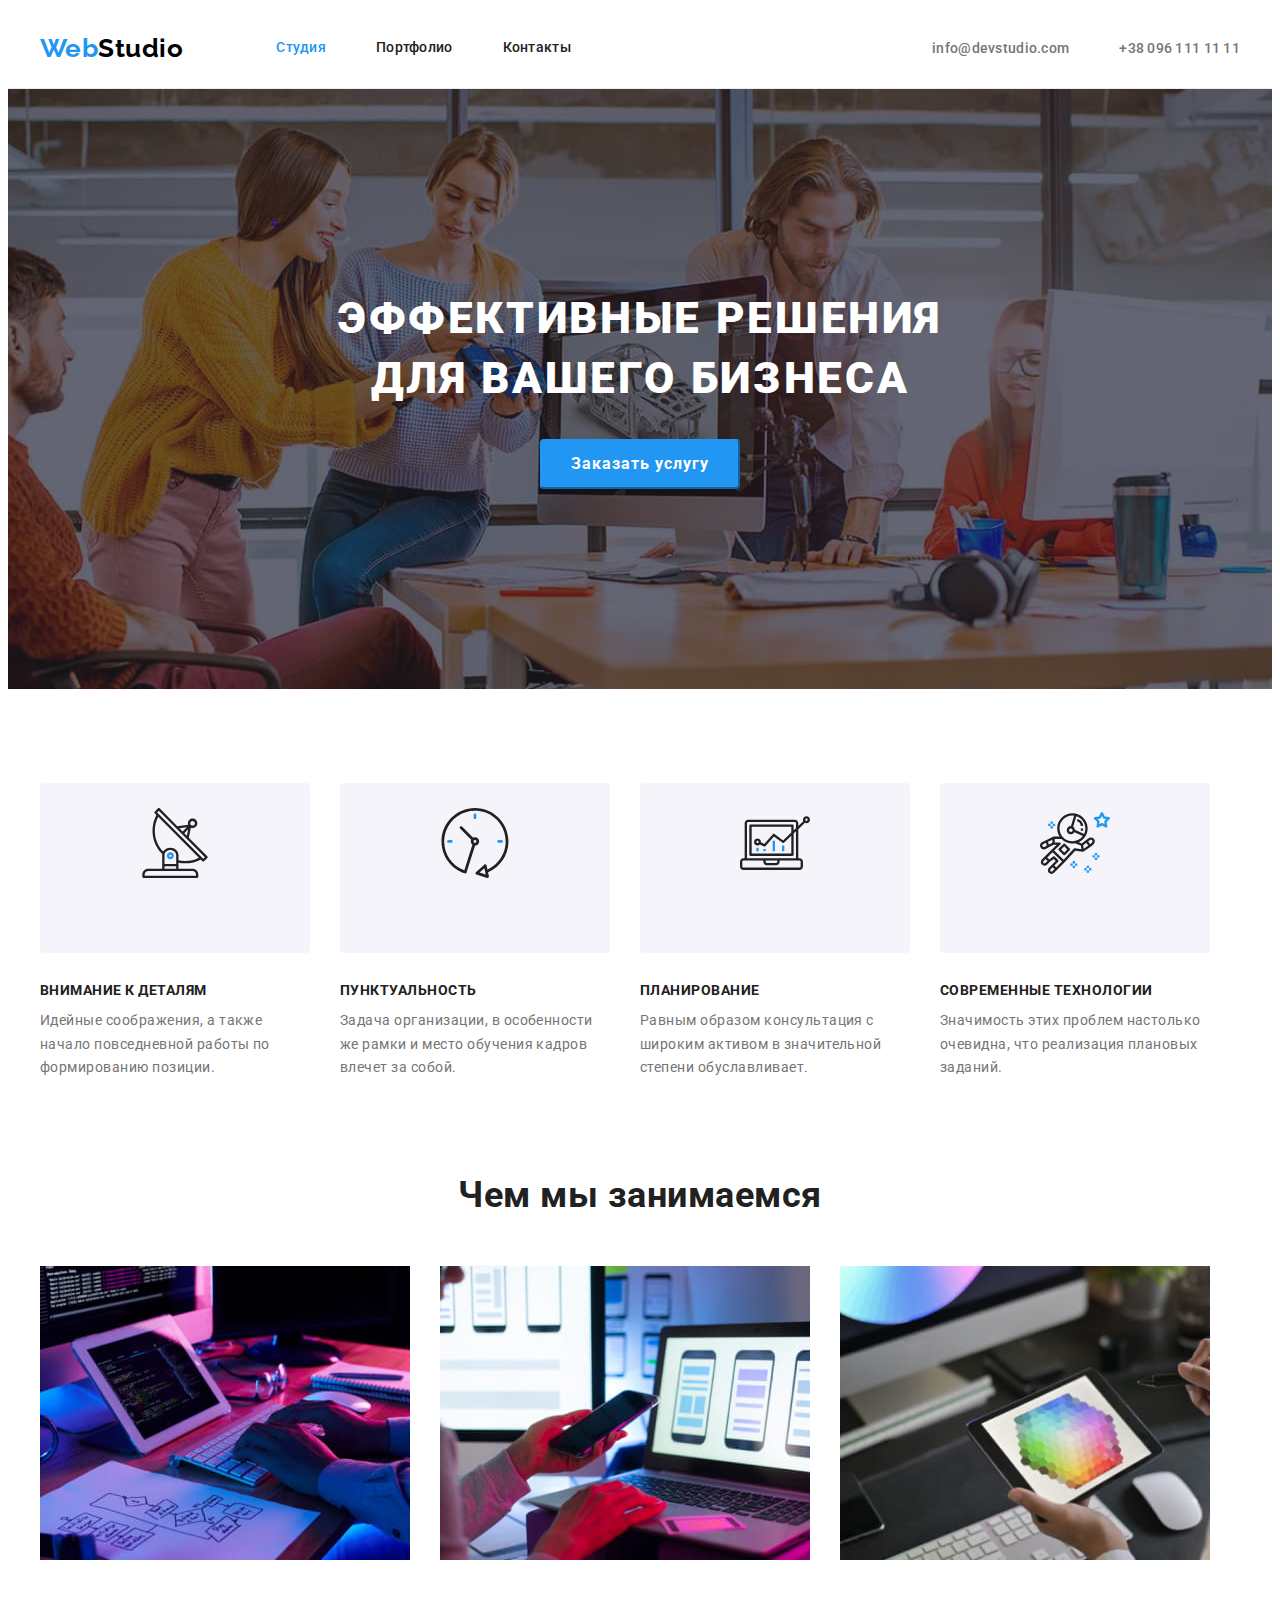
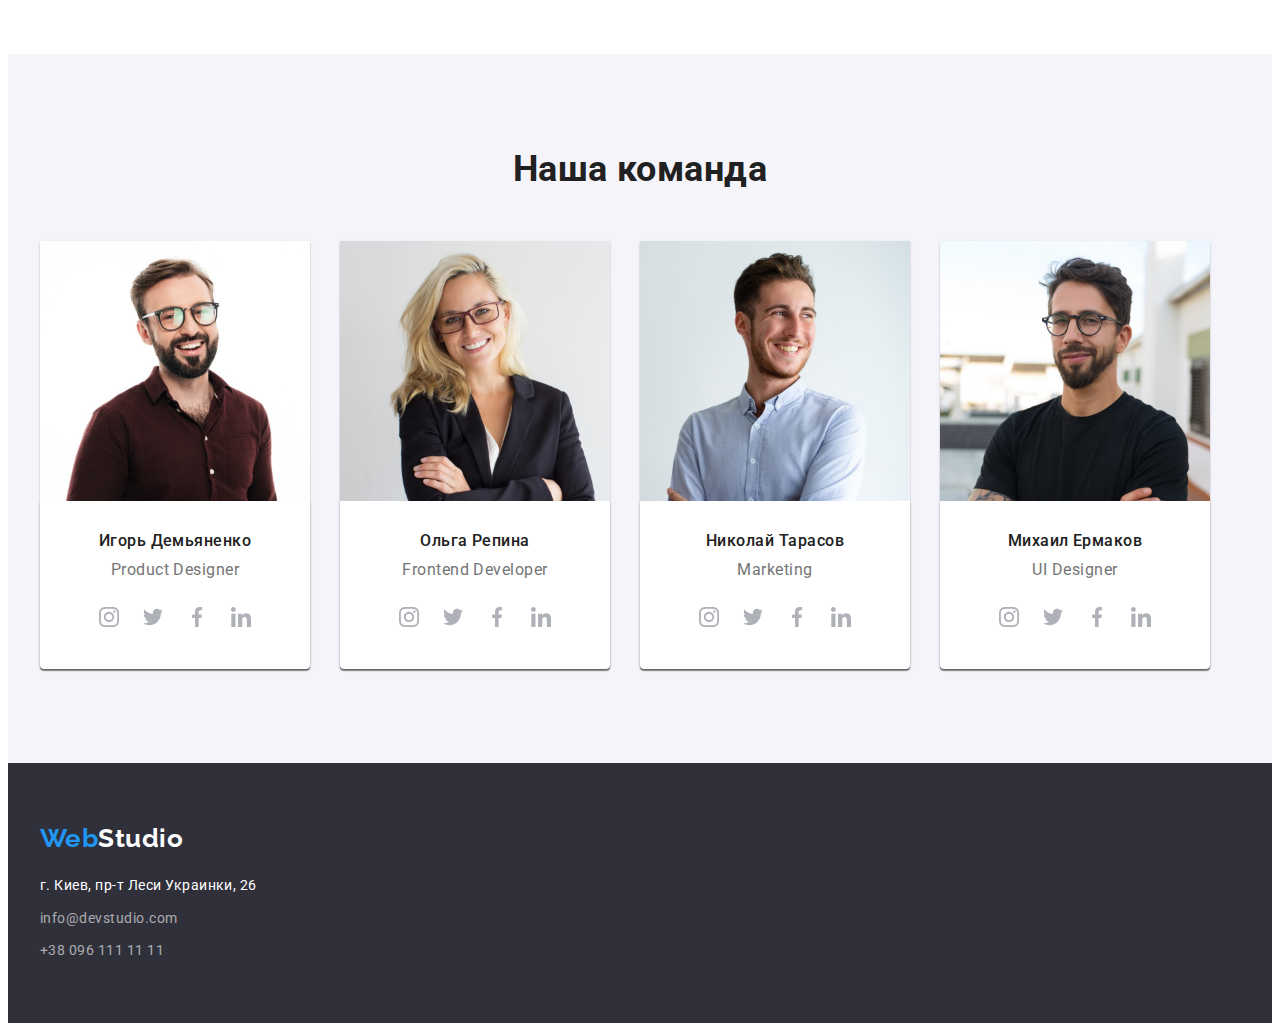
==== index.html @ e3a66273 "Добавляет иконки в основном контейнере" ====
<!DOCTYPE html>
<html lang="ru">
  <head>
    <meta charset="UTF-8" />
    <meta http-equiv="X-UA-Compatible" content="IE=edge" />
    <meta name="viewport" content="width=device-width, initial-scale=1.0" />
    <title>Главная</title>
    <link rel="preconnect" href="https://fonts.googleapis.com" />
    <link rel="preconnect" href="https://fonts.gstatic.com" crossorigin />
    <link
      href="https://fonts.googleapis.com/css2?family=Raleway:wght@700&family=Roboto:wght@400;500;700;900&display=swap"
      rel="stylesheet"
    />
    <link
      rel="stylesheet"
      href="https://cdnjs.cloudflare.com/ajax/libs/modern-normalize/1.1.0/modern-normalize.min.css"
      integrity="sha512-wpPYUAdjBVSE4KJnH1VR1HeZfpl1ub8YT/NKx4PuQ5NmX2tKuGu6U/JRp5y+Y8XG2tV+wKQpNHVUX03MfMFn9Q=="
      crossorigin="anonymous"
      referrerpolicy="no-referrer"
    />
    <link rel="stylesheet" href="./css/styles.css" />
  </head>
  <body>
    <header class="header">
      <div class="container header-container">
        <nav class="header-nav">
          <a class="header-logo logo link" lang="en" href="/">
            Web<span>Studio</span>
          </a>
          <ul class="header-list list">
            <li class="header-item">
              <a class="nav-link link current" href="./index.html">Студия</a>
            </li>
            <li class="header-item">
              <a class="nav-link link" href="./portfolio.html">Портфолио</a>
            </li>
            <li class="header-item">
              <a class="nav-link link" href="">Контакты</a>
            </li>
          </ul>
        </nav>
        <ul class="header-contacts list">
          <li class="header-contacts-item">
            <a class="header-contacts link" href="mailto:info@devstudio.com"
              >info@devstudio.com</a
            >
          </li>
          <li class="header-contacts-item">
            <a class="header-contacts link" href="tel:+380961111111"
              >+38 096 111 11 11</a
            >
          </li>
        </ul>
      </div>
    </header>
    <main>
      <!--Герой-->
      <section class="hero">
        <div class="container">
          <h1 class="hero-title">Эффективные решения для вашего бизнеса</h1>
          <button class="button" type="button">Заказать услугу</button>
        </div>
      </section>
      <!--Наши преимущества-->
      <section class="our-advantage section">
        <div class="container">
          <h2 class="section-title visually-hidden">Наши преимущества</h2>
          <ul class="list advantage-list">
            <li class="advantage-item">
              <div class="advantage-item-container">
                <svg class="advantage-item-icon">
                  <use
                    href="./images/icons.svg#icon-antenna"
                    width="70"
                    height="70"
                  ></use>
                </svg>
              </div>
              <h3 class="advantage">Внимание к деталям</h3>
              <p class="we-the-best">
                Идейные соображения, а также начало повседневной работы по
                формированию позиции.
              </p>
            </li>
            <li class="advantage-item">
              <div class="advantage-item-container">
                <svg class="advantage-item-icon">
                  <use
                    href="./images/icons.svg#icon-clock"
                    width="70"
                    height="70"
                  ></use>
                </svg>
              </div>
              <h3 class="advantage">Пунктуальность</h3>
              <p class="we-the-best">
                Задача организации, в особенности же рамки и место обучения
                кадров влечет за собой.
              </p>
            </li>
            <li class="advantage-item">
              <div class="advantage-item-container">
                <svg class="advantage-item-icon">
                  <use
                    href="./images/icons.svg#icon-diagram"
                    width="70"
                    height="70"
                  ></use>
                </svg>
              </div>
              <h3 class="advantage">Планирование</h3>
              <p class="we-the-best">
                Равным образом консультация с широким активом в значительной
                степени обуславливает.
              </p>
            </li>
            <li class="advantage-item">
              <div class="advantage-item-container">
                <svg class="advantage-item-icon">
                  <use
                    href="./images/icons.svg#icon-astronaut"
                    width="70"
                    height="70"
                  ></use>
                </svg>
              </div>
              <h3 class="advantage">Современные технологии</h3>
              <p class="we-the-best">
                Значимость этих проблем настолько очевидна, что реализация
                плановых заданий.
              </p>
            </li>
          </ul>
        </div>
      </section>
      <!--Чем мы занимаемся-->
      <section class="we-can section">
        <div class="container">
          <h2 class="section-title title-we-can">Чем мы занимаемся</h2>
          <ul class="we-can-list list">
            <li class="we-can-item">
              <img
                src="./images/box1.jpg"
                alt="Разработка проекта"
                width="370"
                height="294"
              />
            </li>
            <li class="we-can-item">
              <img
                src="./images/box2.jpg"
                alt="Внедрение проекта"
                width="370"
                height="294"
              />
            </li>
            <li class="we-can-item">
              <img
                src="./images/box3.jpg"
                alt="Сопровождение проекта"
                width="370"
                height="294"
              />
            </li>
          </ul>
        </div>
      </section>
      <!--Наша команда-->
      <section class="section we">
        <div class="container">
          <h2 class="section-title title-we">Наша команда</h2>
          <ul class="we-list list">
            <li class="we-item">
              <img
                src="./images/foto1.jpg"
                alt="Фото дизайнера"
                width="270"
                height="260"
              />
              <div class="container-card">
                <h3 class="team">Игорь Демьяненко</h3>
                <p class="position">Product Designer</p>
                <ul class="list card-icon-list">
                  <li class="card-icon-item">
                    <a class="card-icon-link" href="/"
                      ><svg class="card-icon-link-logo" width="20" height="20">
                        <use href="./images/icons.svg#icon-instagram"></use>
                      </svg>
                    </a>
                  </li>
                  <li class="card-icon-item">
                    <a class="card-icon-link" href="/"
                      ><svg class="card-icon-link-logo" width="20" height="20">
                        <use href="./images/icons.svg#icon-twitter"></use></svg
                    ></a>
                  </li>
                  <li class="card-icon-item">
                    <a class="card-icon-link" href="/"
                      ><svg class="card-icon-link-logo" width="20" height="20">
                        <use href="./images/icons.svg#icon-facebook"></use></svg
                    ></a>
                  </li>
                  <li class="card-icon-item">
                    <a class="card-icon-link" href="/"
                      ><svg class="card-icon-link-logo" width="20" height="20">
                        <use href="./images/icons.svg#icon-linkedin"></use></svg
                    ></a>
                  </li>
                </ul>
              </div>
            </li>
            <li class="we-item">
              <img
                src="./images/foto2.jpg"
                alt="Фото разработчика"
                width="270"
                height="260"
              />
              <div class="container-card">
                <h3 class="team">Ольга Репина</h3>
                <p class="position">Frontend Developer</p>
                <ul class="list card-icon-list">
                  <li class="card-icon-item">
                    <a class="card-icon-link" href="/"
                      ><svg class="card-icon-link-logo" width="20" height="20">
                        <use href="./images/icons.svg#icon-instagram"></use>
                      </svg>
                    </a>
                  </li>
                  <li class="card-icon-item">
                    <a class="card-icon-link" href="/"
                      ><svg class="card-icon-link-logo" width="20" height="20">
                        <use href="./images/icons.svg#icon-twitter"></use></svg
                    ></a>
                  </li>
                  <li class="card-icon-item">
                    <a class="card-icon-link" href="/"
                      ><svg class="card-icon-link-logo" width="20" height="20">
                        <use href="./images/icons.svg#icon-facebook"></use></svg
                    ></a>
                  </li>
                  <li class="card-icon-item">
                    <a class="card-icon-link" href="/"
                      ><svg class="card-icon-link-logo" width="20" height="20">
                        <use href="./images/icons.svg#icon-linkedin"></use></svg
                    ></a>
                  </li>
                </ul>
              </div>
            </li>
            <li class="we-item">
              <img
                src="./images/foto3.jpg"
                alt="Фото маркетолога"
                width="270"
                height="260"
              />
              <div class="container-card">
                <h3 class="team">Николай Тарасов</h3>
                <p class="position">Marketing</p>
                <ul class="list card-icon-list">
                  <li class="card-icon-item">
                    <a class="card-icon-link" href="/"
                      ><svg class="card-icon-link-logo" width="20" height="20">
                        <use href="./images/icons.svg#icon-instagram"></use>
                      </svg>
                    </a>
                  </li>
                  <li class="card-icon-item">
                    <a class="card-icon-link" href="/"
                      ><svg class="card-icon-link-logo" width="20" height="20">
                        <use href="./images/icons.svg#icon-twitter"></use></svg
                    ></a>
                  </li>
                  <li class="card-icon-item">
                    <a class="card-icon-link" href="/"
                      ><svg class="card-icon-link-logo" width="20" height="20">
                        <use href="./images/icons.svg#icon-facebook"></use></svg
                    ></a>
                  </li>
                  <li class="card-icon-item">
                    <a class="card-icon-link" href="/"
                      ><svg class="card-icon-link-logo" width="20" height="20">
                        <use href="./images/icons.svg#icon-linkedin"></use></svg
                    ></a>
                  </li>
                </ul>
              </div>
            </li>
            <li class="we-item">
              <img
                src="./images/foto4.jpg"
                alt="Фото UI дизайнера"
                width="270"
                height="260"
              />
              <div class="container-card">
                <h3 class="team">Михаил Ермаков</h3>
                <p class="position">UI Designer</p>
                <ul class="list card-icon-list">
                  <li class="card-icon-item">
                    <a class="card-icon-link" href="/"
                      ><svg class="card-icon-link-logo" width="20" height="20">
                        <use href="./images/icons.svg#icon-instagram"></use>
                      </svg>
                    </a>
                  </li>
                  <li class="card-icon-item">
                    <a class="card-icon-link" href="/"
                      ><svg class="card-icon-link-logo" width="20" height="20">
                        <use href="./images/icons.svg#icon-twitter"></use></svg
                    ></a>
                  </li>
                  <li class="card-icon-item">
                    <a class="card-icon-link" href="/"
                      ><svg class="card-icon-link-logo" width="20" height="20">
                        <use href="./images/icons.svg#icon-facebook"></use></svg
                    ></a>
                  </li>
                  <li class="card-icon-item">
                    <a class="card-icon-link" href="/"
                      ><svg class="card-icon-link-logo" width="20" height="20">
                        <use href="./images/icons.svg#icon-linkedin"></use></svg
                    ></a>
                  </li>
                </ul>
              </div>
            </li>
          </ul>
        </div>
      </section>
    </main>

    <footer class="footer">
      <div class="container">
        <a class="footer-logo logo link" lang="en" href="/">
          Web<span>Studio</span></a
        >
        <address>
          <ul class="list">
            <li class="footer-item">
              <a
                class="footer-link-address link"
                href="https://goo.gl/maps/N7Pswf6fHGkFFc3q9"
                target="_blank"
                rel="noreferrer nofollow noopener"
                >г. Киев, пр-т Леси Украинки, 26</a
              >
            </li>
            <li class="footer-item">
              <a class="footer-link link" href="mailto:info@devstudio.com"
                >info@devstudio.com</a
              >
            </li>
            <li class="footer-item">
              <a class="footer-link link" href="tel:+380961111111"
                >+38 096 111 11 11</a
              >
            </li>
          </ul>
        </address>
      </div>
    </footer>
  </body>
</html>
---- css/styles.css ----
:root {
  --first-logo-color: #2196f3;
  --last-logo-color: #000000;
  --primery-text-color: #757575;
  --link-text-color: #212121;
  --secondary-text-color: #ffffff;
  --accent-color: #2196f3;
  --hero-footer-dg-color: #2f303a;
  --section-dg-color: #f5f4fa;
  --card-set-gap: 30px;
}

body {
  font-family: "Roboto", sans-serif;
  font-weight: 400;
  letter-spacing: 0.03em;
  color: var(--primery-text-color);
  background-color: #ffffff;
}

p,
h1,
h2,
h3,
h4,
h5,
h5 {
  margin: 0;
}

ul {
  margin: 0;
  padding: 0;
}

button {
  cursor: pointer;
}
img {
  display: block;
}

.list {
  list-style: none;
}

.link {
  text-decoration: none;
}

.visually-hidden {
  position: absolute;
  width: 1px;
  height: 1px;
  margin: -1px;
  border: 0;
  padding: 0;

  white-space: nowrap;
  clip-path: inset(100%);
  clip: rect(0 0 0 0);
  overflow: hidden;
}

.container {
  width: 1200px;
  padding-left: 15px;
  padding-right: 15px;
  margin-left: auto;
  margin-right: auto;
}

/*--------styles header----------*/

.header {
  border-bottom: 1px solid #ececec;
}
.header-container {
  display: flex;
  align-items: center;
}

.logo {
  font-family: "Raleway", sans-serif;
  font-weight: 700;
  font-size: 26px;
  line-height: 1.19;
  color: var(--first-logo-color);
}
.header-logo > span {
  color: #000000;
}
.header-logo {
  margin-right: 93px;
}
.header-nav {
  display: flex;
  align-items: center;
}
.header-item:not(:last-child) {
  margin-right: 50px;
}
.header-list {
  display: flex;
}
.header-item .link {
  font-weight: 500;
  font-size: 14px;
  line-height: 1.14;
  letter-spacing: 0.02em;
  color: var(--link-text-color);
}
.header-item .link:hover,
.header-item .link:focus {
  color: var(--accent-color);
}
.header-item .link.current {
  color: var(--accent-color);
}
.nav-link {
  display: block;
  padding-top: 32px;
  padding-bottom: 32px;
}
.header-contacts.list {
  display: flex;
  margin-left: auto;
}
.header-contacts-item:not(:last-child) {
  margin-right: 50px;
}
.header-contacts.link {
  font-weight: 500;
  font-size: 14px;
  line-height: 1.14;
  letter-spacing: 0.02em;
  color: var(--primery-text-color);
}
.header-contacts.link:hover,
.header-contacts.link:focus {
  color: var(--accent-color);
}

/*--------styles hero--------*/
.hero {
  background-color: var(--hero-footer-dg-color);
  padding-top: 200px;
  padding-bottom: 200px;
  text-align: center;
  background-image: linear-gradient(
      rgba(47, 48, 58, 0.4),
      rgba(47, 48, 58, 0.4)
    ),
    url(../images/fon.jpg);
  background-repeat: no-repeat;
  background-position: center;
  background-size: cover;
  max-width: 1600px;
}

.hero-title {
  font-weight: 900;
  font-size: 44px;
  line-height: 1.36;
  letter-spacing: 0.06em;
  text-transform: uppercase;
  color: var(--secondary-text-color);
  max-width: 696px;
  margin: 0 auto 30px auto;
}
.button {
  font-family: inherit;
  font-weight: 700;
  font-size: 16px;
  line-height: 1.87;

  align-items: center;
  letter-spacing: 0.06em;
  color: var(--secondary-text-color);
  background-color: var(--accent-color);
  border-color: var(--accent-color);
  box-shadow: 0px 4px 4px rgba(0, 0, 0, 0.15);
  border-radius: 4px;
  min-width: 200px;
  min-height: 50px;
  display: block;
  margin: 0 auto;
}
.button:hover,
.button:focus {
  background: #188ce8;
}

/*-------styles main-----*/
.our-advantage {
  padding-top: 94px;
  padding-bottom: 94px;
}
.advantage-list {
  display: flex;
  flex-wrap: wrap;
}
.advantage-list .advantage-item {
  display: block;
  width: 270px;
  margin-right: 30px;
}
.advantage-list .advantage-item:nth-child(4) {
  margin-right: 0;
}
.advantage-item-container {
  background-color: #f5f4fa;
  border-radius: 4px;
  height: 120px;
  padding: 25px 100px;
  margin-bottom: 30px;
  justify-content: center;
  align-items: center;
}
.advantage-item-icon {
  fill: currentColor;
  display: block;
}
.section-title {
  font-weight: 700;
  font-size: 36px;
  line-height: 1.17;
  text-align: center;
  color: var(--link-text-color);
}
.advantage {
  font-weight: 700;
  font-size: 14px;
  line-height: 1.14;
  text-transform: uppercase;
  color: var(--link-text-color);
  margin-bottom: 10px;
}
.we-the-best {
  font-size: 14px;
  line-height: 1.71;
}
.we-can {
  padding-bottom: 94px;
}
.title-we-can {
  margin-bottom: 50px;
}
.we-can-list {
  display: flex;
  flex-wrap: wrap;
}
.we-can-list .we-can-item:not(:last-child) {
  display: block;
  width: 370px;
  margin-right: 30px;
}
.we-can-list .we-can-item:last-child {
  display: block;
}

.section.we {
  background-color: var(--section-dg-color);
  padding-top: 94px;
  padding-bottom: 94px;
}
.title-we {
  margin-bottom: 50px;
}
.we-list {
  display: flex;
  flex-wrap: wrap;
}

.we-item {
  background: #ffffff;
  box-shadow: 0px 1px 3px rgba(0, 0, 0, 0.12), 0px 1px 1px rgba(0, 0, 0, 0.14),
    0px 2px 1px rgba(0, 0, 0, 0.2);
  border-radius: 0px 0px 4px 4px;
}

.we-list .we-item:not(:last-child) {
  width: 270px;
  margin-right: 30px;
}

.container-card {
  padding: 30px 20px 30px 20px;
  box-shadow: 0px 1px 3px rgb(0 0 0 / 12%), 0px 1px 1px rgb(0 0 0 / 14%),
    0px 2px 1px rgb(0 0 0 / 20%);
  border-radius: 0px 0px 4px 4px;
  text-align: center;
}

.team {
  font-weight: 500;
  font-size: 16px;
  line-height: 1.19;
  color: var(--link-text-color);
  margin-bottom: 10px;
}

.position {
  font-size: 16px;
  line-height: 1.19;
  margin-bottom: 16px;
}
.card-icon-list {
  display: flex;
  justify-content: center;
}

.card-icon-link {
  width: 44px;
  height: 44px;
  background-color: var(--secondary-text-color);
  border-radius: 50%;
  display: flex;
  justify-content: center;
  align-items: center;
  color: #afb1b8;
}
.card-icon-link-logo {
  fill: currentColor;
}
.card-icon-link:hover,
.card-icon-link:focus {
  background-color: var(--accent-color);
  color: var(--secondary-text-color);
}

/*.card-icon-link.card-icon-link-logo:hover,
.card-icon-link.card-icon-link-logo:focus {
  fill: var(--secondary-text-color);
}*/

/*---------portfolio-section------------*/
.portfolio {
  padding-top: 94px;
  padding-bottom: 94px;
}
.filter-list {
  display: flex;
  flex-wrap: wrap;
  margin-bottom: 50px;
  justify-content: center;
}

.button-portfolio {
  font-family: inherit;
  font-weight: 500;
  font-size: 16px;
  line-height: 1.62;
  text-align: center;
  color: var(--link-text-color);
  background-color: #f5f4fa;
  border-radius: 4px;
  border: 0;
  display: block;
  padding: 6px 22px;
  min-height: 38px;
}
.filter-list .filter-item:not(:last-child) {
  margin-right: 8px;
}
.filter-list .button-portfolio:hover,
.filter-list .button-portfolio:focus {
  color: var(--secondary-text-color);
  background-color: var(--accent-color);
}
.filter-list .button-portfolio.all {
  color: var(--secondary-text-color);
  background-color: var(--accent-color);
}
.card-img {
  display: block;
  width: 100%;
}
.card-list {
  display: flex;
  flex-wrap: wrap;
  margin-left: calc(-1 * var(--card-set-gap));
  margin-top: calc(-1 * var(--card-set-gap));
  list-style: none;
}
.card-list > .card-item {
  flex-basis: calc((100% - 90px) / 3);
  margin-left: var(--card-set-gap);
  margin-top: var(--card-set-gap);
}

.card-container {
  padding: 20px 24px 20px 24px;
  border: 1px solid #eeeeee;
  box-sizing: border-box;
  border-top: 0;
}
.portfolio-title {
  font-weight: 700;
  font-size: 18px;
  line-height: 2;
  letter-spacing: 0.06em;
  color: var(--link-text-color);
  margin-bottom: 4px;
}
.portfolio-signatures {
  font-size: 16px;
  line-height: 1.87;
  color: var(--primery-text-color);
}

/*------footer------*/
.footer {
  background-color: var(--hero-footer-dg-color);
  padding-top: 60px;
  padding-bottom: 60px;
}
.footer-logo > span {
  color: var(--secondary-text-color);
}
.footer-logo {
  display: block;
  margin-bottom: 20px;
}

.footer-item:not(:last-child) {
  margin-bottom: 9px;
}

.footer-link {
  font-style: normal;
  font-size: 14px;
  line-height: 1.71;
  color: rgba(255, 255, 255, 0.6);
}
.footer-link:hover,
.footer-link:focus {
  color: var(--secondary-text-color);
}
.footer-link-address {
  font-style: normal;
  font-size: 14px;
  line-height: 1.71;
  color: var(--secondary-text-color);
}
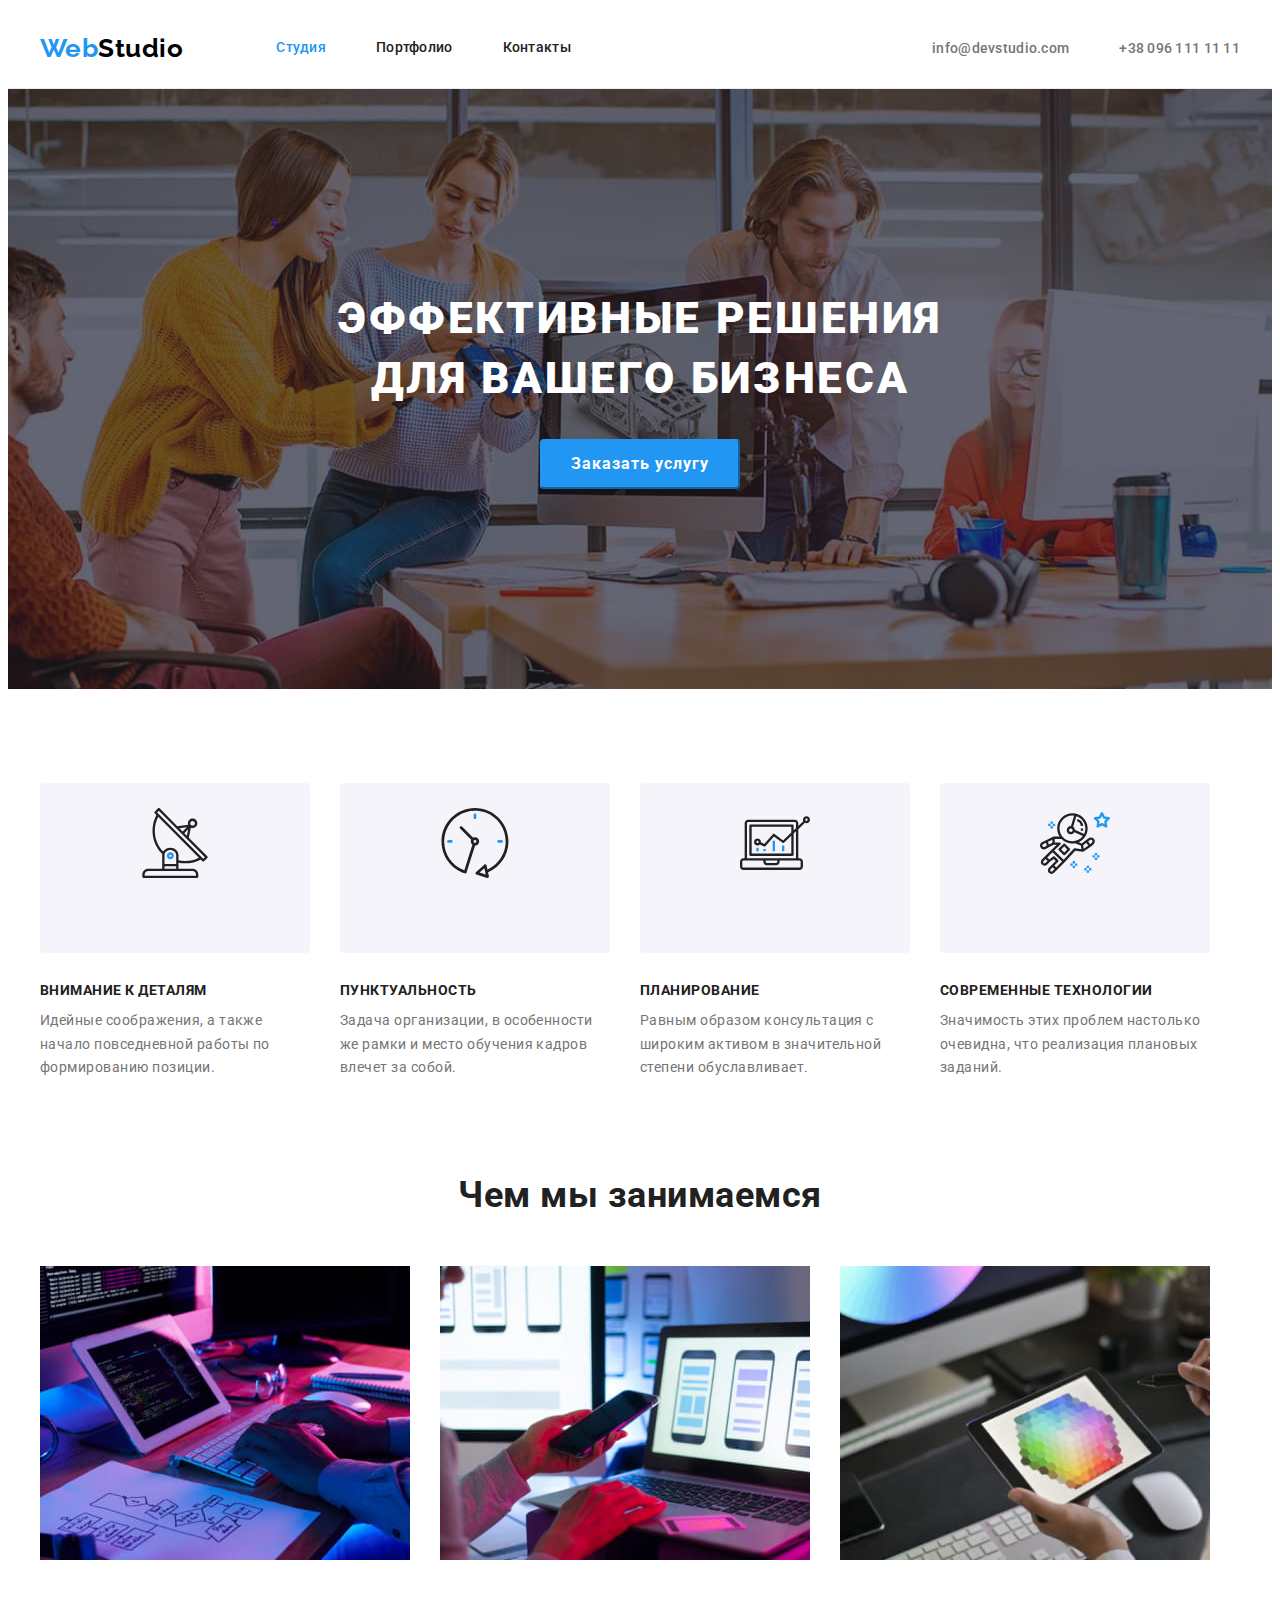
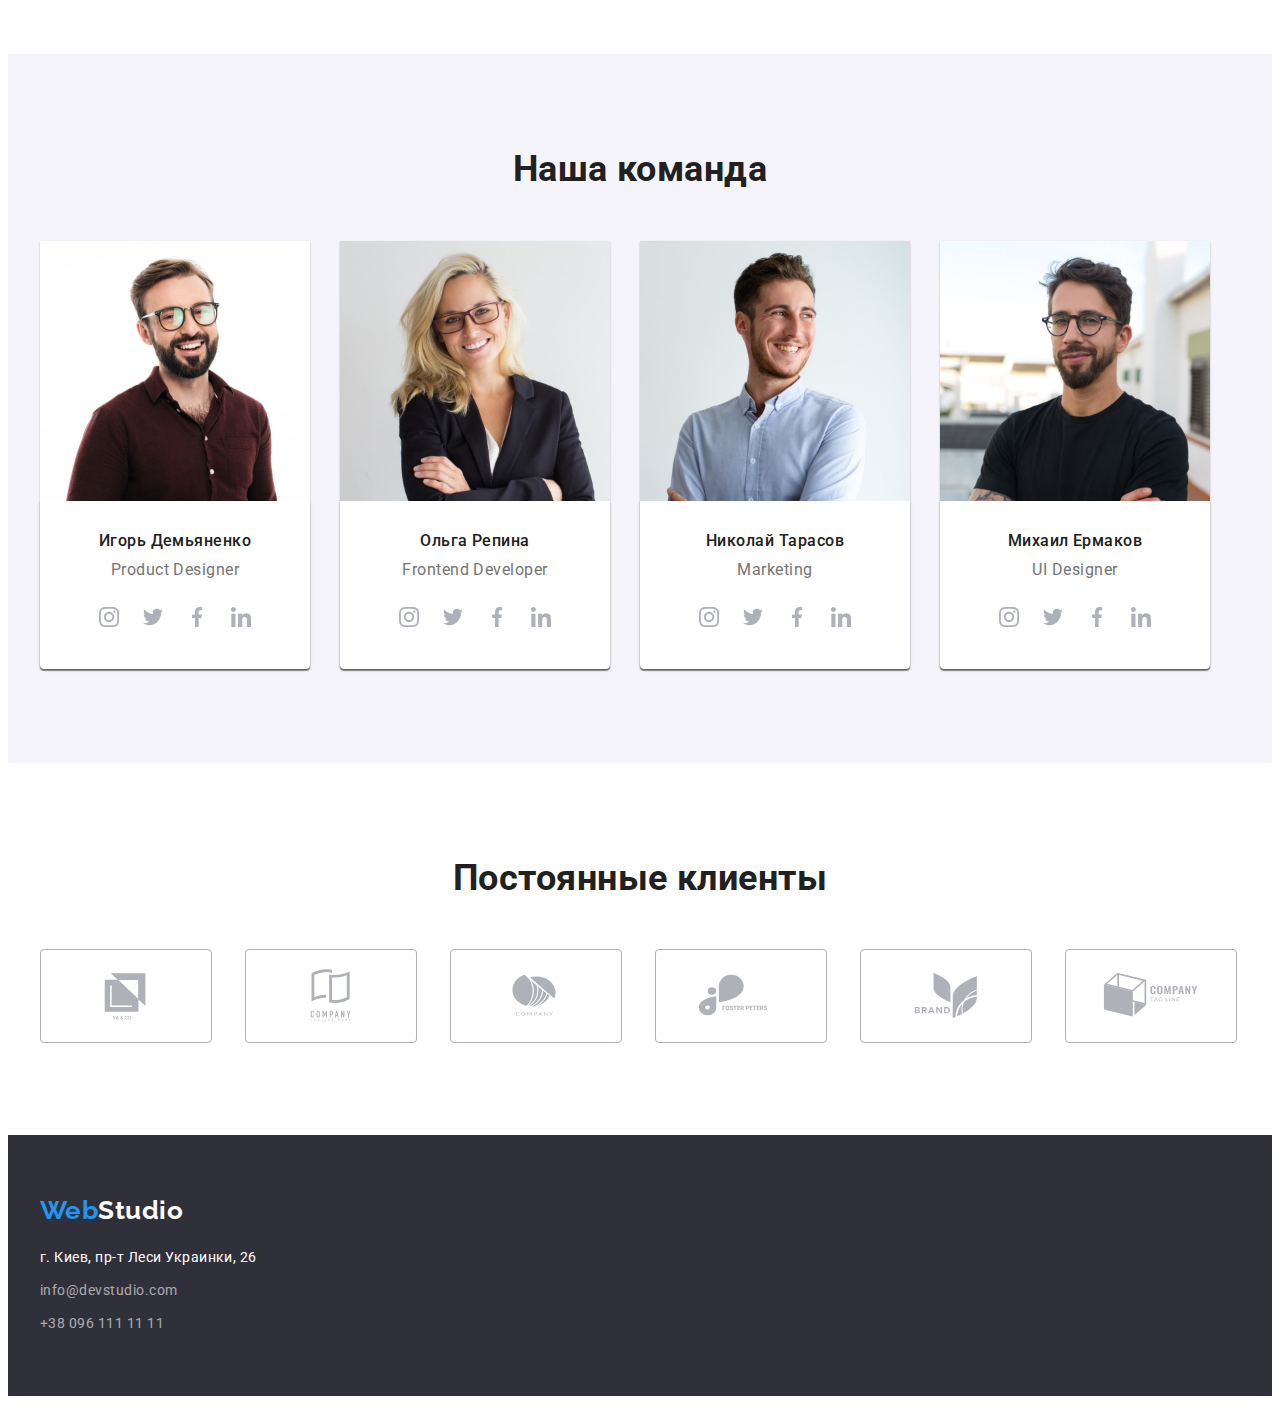
==== commit edf05fe5: "завершает добавление иконок в основной части" ====
--- a/index.html
+++ b/index.html
@@ -182,26 +182,26 @@
                 <p class="position">Product Designer</p>
                 <ul class="list card-icon-list">
                   <li class="card-icon-item">
-                    <a class="card-icon-link" href="/"
+                    <a class="card-icon-link link" href="/"
                       ><svg class="card-icon-link-logo" width="20" height="20">
                         <use href="./images/icons.svg#icon-instagram"></use>
                       </svg>
                     </a>
                   </li>
                   <li class="card-icon-item">
-                    <a class="card-icon-link" href="/"
+                    <a class="card-icon-link link" href="/"
                       ><svg class="card-icon-link-logo" width="20" height="20">
                         <use href="./images/icons.svg#icon-twitter"></use></svg
                     ></a>
                   </li>
                   <li class="card-icon-item">
-                    <a class="card-icon-link" href="/"
+                    <a class="card-icon-link link" href="/"
                       ><svg class="card-icon-link-logo" width="20" height="20">
                         <use href="./images/icons.svg#icon-facebook"></use></svg
                     ></a>
                   </li>
                   <li class="card-icon-item">
-                    <a class="card-icon-link" href="/"
+                    <a class="card-icon-link link" href="/"
                       ><svg class="card-icon-link-logo" width="20" height="20">
                         <use href="./images/icons.svg#icon-linkedin"></use></svg
                     ></a>
@@ -221,26 +221,26 @@
                 <p class="position">Frontend Developer</p>
                 <ul class="list card-icon-list">
                   <li class="card-icon-item">
-                    <a class="card-icon-link" href="/"
+                    <a class="card-icon-link link" href="/"
                       ><svg class="card-icon-link-logo" width="20" height="20">
                         <use href="./images/icons.svg#icon-instagram"></use>
                       </svg>
                     </a>
                   </li>
                   <li class="card-icon-item">
-                    <a class="card-icon-link" href="/"
+                    <a class="card-icon-link link" href="/"
                       ><svg class="card-icon-link-logo" width="20" height="20">
                         <use href="./images/icons.svg#icon-twitter"></use></svg
                     ></a>
                   </li>
                   <li class="card-icon-item">
-                    <a class="card-icon-link" href="/"
+                    <a class="card-icon-link link" href="/"
                       ><svg class="card-icon-link-logo" width="20" height="20">
                         <use href="./images/icons.svg#icon-facebook"></use></svg
                     ></a>
                   </li>
                   <li class="card-icon-item">
-                    <a class="card-icon-link" href="/"
+                    <a class="card-icon-link link" href="/"
                       ><svg class="card-icon-link-logo" width="20" height="20">
                         <use href="./images/icons.svg#icon-linkedin"></use></svg
                     ></a>
@@ -260,26 +260,26 @@
                 <p class="position">Marketing</p>
                 <ul class="list card-icon-list">
                   <li class="card-icon-item">
-                    <a class="card-icon-link" href="/"
+                    <a class="card-icon-link link" href="/"
                       ><svg class="card-icon-link-logo" width="20" height="20">
                         <use href="./images/icons.svg#icon-instagram"></use>
                       </svg>
                     </a>
                   </li>
                   <li class="card-icon-item">
-                    <a class="card-icon-link" href="/"
+                    <a class="card-icon-link link" href="/"
                       ><svg class="card-icon-link-logo" width="20" height="20">
                         <use href="./images/icons.svg#icon-twitter"></use></svg
                     ></a>
                   </li>
                   <li class="card-icon-item">
-                    <a class="card-icon-link" href="/"
+                    <a class="card-icon-link link" href="/"
                       ><svg class="card-icon-link-logo" width="20" height="20">
                         <use href="./images/icons.svg#icon-facebook"></use></svg
                     ></a>
                   </li>
                   <li class="card-icon-item">
-                    <a class="card-icon-link" href="/"
+                    <a class="card-icon-link link" href="/"
                       ><svg class="card-icon-link-logo" width="20" height="20">
                         <use href="./images/icons.svg#icon-linkedin"></use></svg
                     ></a>
@@ -299,32 +299,76 @@
                 <p class="position">UI Designer</p>
                 <ul class="list card-icon-list">
                   <li class="card-icon-item">
-                    <a class="card-icon-link" href="/"
+                    <a class="card-icon-link link" href="/"
                       ><svg class="card-icon-link-logo" width="20" height="20">
                         <use href="./images/icons.svg#icon-instagram"></use>
                       </svg>
                     </a>
                   </li>
                   <li class="card-icon-item">
-                    <a class="card-icon-link" href="/"
+                    <a class="card-icon-link link" href="/"
                       ><svg class="card-icon-link-logo" width="20" height="20">
                         <use href="./images/icons.svg#icon-twitter"></use></svg
                     ></a>
                   </li>
                   <li class="card-icon-item">
-                    <a class="card-icon-link" href="/"
+                    <a class="card-icon-link link" href="/"
                       ><svg class="card-icon-link-logo" width="20" height="20">
                         <use href="./images/icons.svg#icon-facebook"></use></svg
                     ></a>
                   </li>
                   <li class="card-icon-item">
-                    <a class="card-icon-link" href="/"
+                    <a class="card-icon-link link" href="/"
                       ><svg class="card-icon-link-logo" width="20" height="20">
                         <use href="./images/icons.svg#icon-linkedin"></use></svg
                     ></a>
                   </li>
                 </ul>
               </div>
+            </li>
+          </ul>
+        </div>
+      </section>
+      <!--Постоянные клиенты-->
+      <section class="clients">
+        <div class="container">
+          <h2 class="section-title">Постоянные клиенты</h2>
+          <ul class="clients-list list">
+            <li class="clients-item">
+              <a class="clients-link link" href=""
+                ><svg class="clients-link-logo" width="106" height="60">
+                  <use href="./images/icons.svg#icon-logo1"></use></svg
+              ></a>
+            </li>
+            <li class="clients-item">
+              <a class="clients-link link" href=""
+                ><svg class="clients-link-logo" width="106" height="60">
+                  <use href="./images/icons.svg#icon-logo2"></use></svg
+              ></a>
+            </li>
+            <li class="clients-item">
+              <a class="clients-link link" href=""
+                ><svg class="clients-link-logo" width="106" height="60">
+                  <use href="./images/icons.svg#icon-logo3"></use></svg
+              ></a>
+            </li>
+            <li class="clients-item">
+              <a class="clients-link link" href=""
+                ><svg class="clients-link-logo" width="106" height="60">
+                  <use href="./images/icons.svg#icon-logo4"></use></svg
+              ></a>
+            </li>
+            <li class="clients-item">
+              <a class="clients-link link" href=""
+                ><svg class="clients-link-logo" width="106" height="60">
+                  <use href="./images/icons.svg#icon-logo5"></use></svg
+              ></a>
+            </li>
+            <li class="clients-item">
+              <a class="clients-link link" href=""
+                ><svg class="clients-link-logo" width="106" height="60">
+                  <use href="./images/icons.svg#icon-logo6"></use></svg
+              ></a>
             </li>
           </ul>
         </div>
@@ -333,32 +377,35 @@
 
     <footer class="footer">
       <div class="container">
-        <a class="footer-logo logo link" lang="en" href="/">
-          Web<span>Studio</span></a
-        >
-        <address>
-          <ul class="list">
-            <li class="footer-item">
-              <a
-                class="footer-link-address link"
-                href="https://goo.gl/maps/N7Pswf6fHGkFFc3q9"
-                target="_blank"
-                rel="noreferrer nofollow noopener"
-                >г. Киев, пр-т Леси Украинки, 26</a
-              >
-            </li>
-            <li class="footer-item">
-              <a class="footer-link link" href="mailto:info@devstudio.com"
-                >info@devstudio.com</a
-              >
-            </li>
-            <li class="footer-item">
-              <a class="footer-link link" href="tel:+380961111111"
-                >+38 096 111 11 11</a
-              >
-            </li>
-          </ul>
-        </address>
+        <div class="container-footer-address">
+          <a class="footer-logo logo link" lang="en" href="/">
+            Web<span>Studio</span></a
+          >
+          <address>
+            <ul class="list">
+              <li class="footer-item">
+                <a
+                  class="footer-link-address link"
+                  href="https://goo.gl/maps/N7Pswf6fHGkFFc3q9"
+                  target="_blank"
+                  rel="noreferrer nofollow noopener"
+                  >г. Киев, пр-т Леси Украинки, 26</a
+                >
+              </li>
+              <li class="footer-item">
+                <a class="footer-link link" href="mailto:info@devstudio.com"
+                  >info@devstudio.com</a
+                >
+              </li>
+              <li class="footer-item">
+                <a class="footer-link link" href="tel:+380961111111"
+                  >+38 096 111 11 11</a
+                >
+              </li>
+            </ul>
+          </address>
+        </div>
+        <div class="container-footer-social"></div>
       </div>
     </footer>
   </body>
--- a/css/styles.css
+++ b/css/styles.css
@@ -328,11 +328,41 @@
   background-color: var(--accent-color);
   color: var(--secondary-text-color);
 }
-
-/*.card-icon-link.card-icon-link-logo:hover,
-.card-icon-link.card-icon-link-logo:focus {
-  fill: var(--secondary-text-color);
-}*/
+.clients {
+  padding-top: 94px;
+  padding-bottom: 94px;
+}
+.clients-list {
+  display: flex;
+  flex-wrap: wrap;
+  margin-left: -30px;
+  margin-top: 50px;
+}
+.clients-item {
+  flex-basis: calc((100% - 180px) / 6);
+  margin-left: 30px;
+  width: 170px;
+  height: 92px;
+}
+.clients-link {
+  background-color: var(--secondary-text-color);
+  width: 170px;
+  height: 92px;
+  border: 1px solid #afb1b8;
+  border-radius: 4px;
+  display: flex;
+  justify-content: center;
+  align-items: center;
+  color: #afb1b8;
+}
+.clients-link-logo {
+  fill: currentColor;
+}
+.clients-link:hover,
+.clients-link:focus {
+  color: var(--accent-color);
+  border: 1px solid var(--accent-color);
+}
 
 /*---------portfolio-section------------*/
 .portfolio {
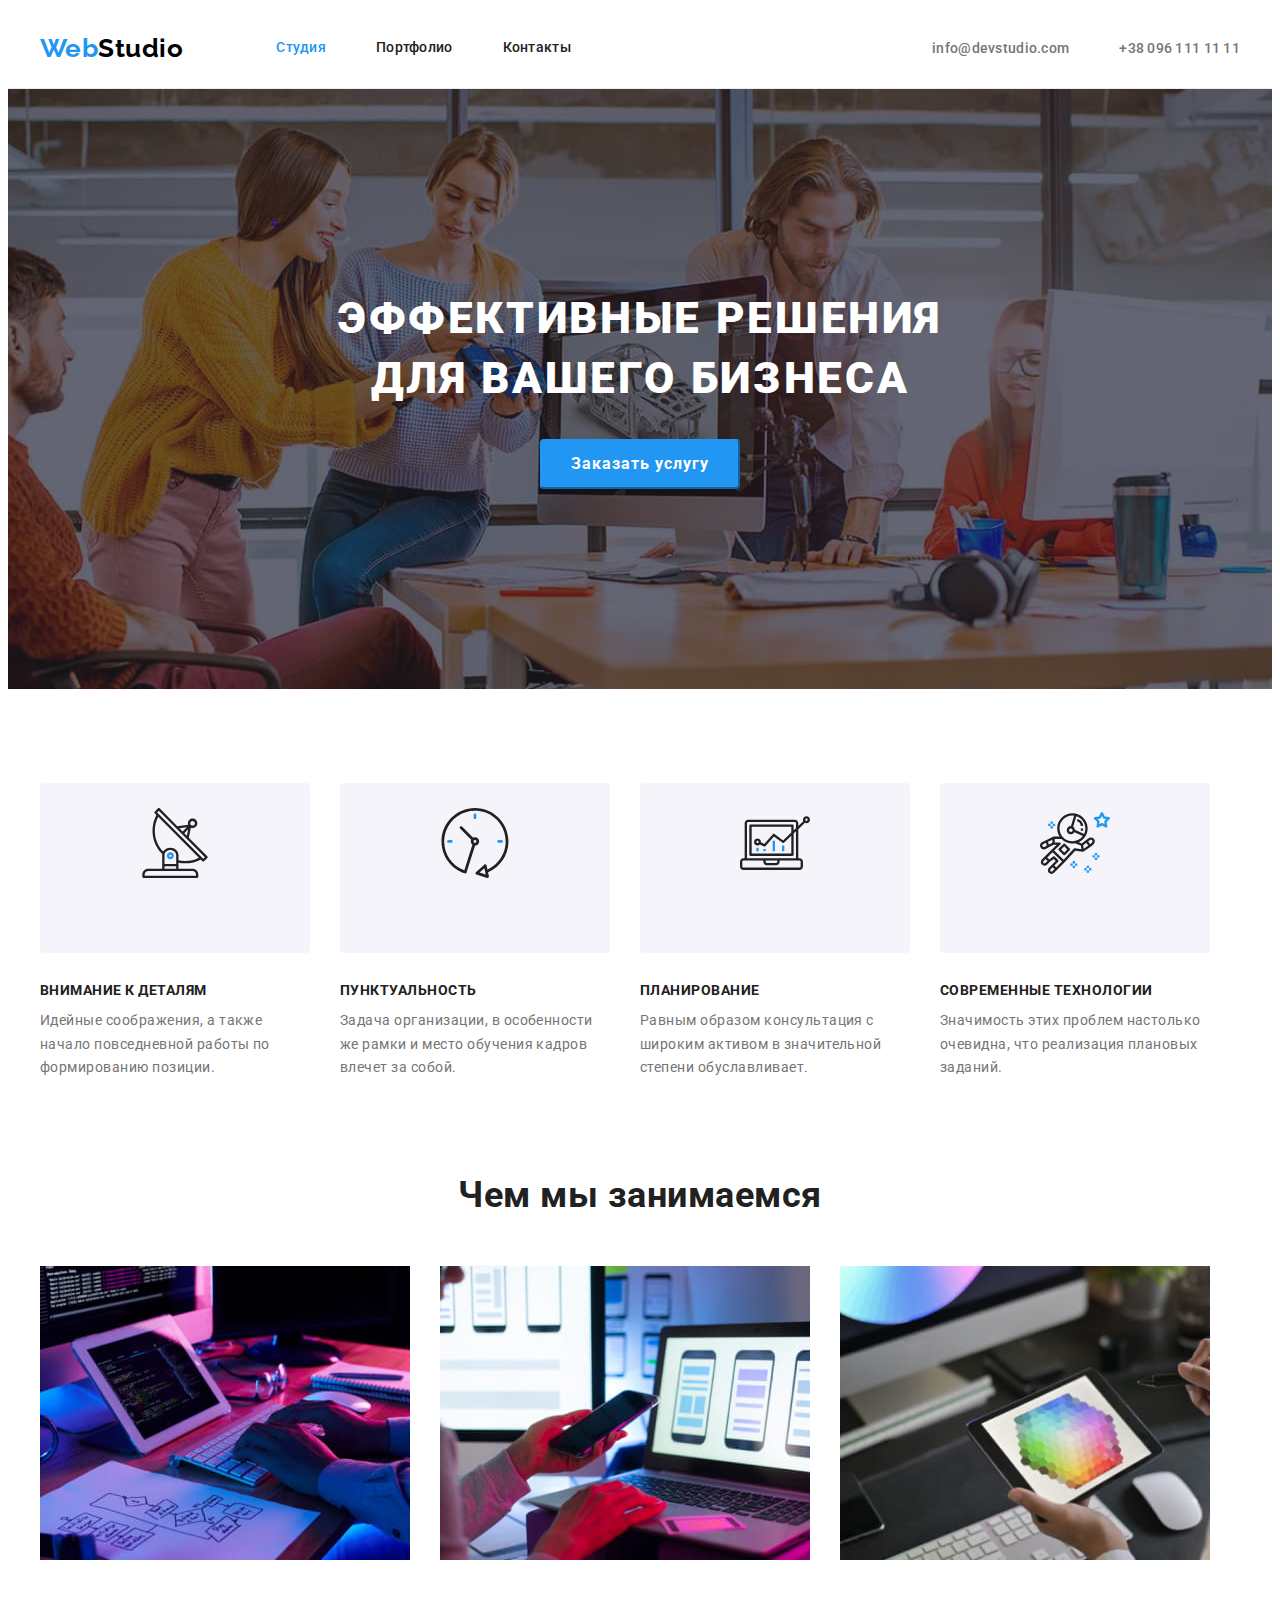
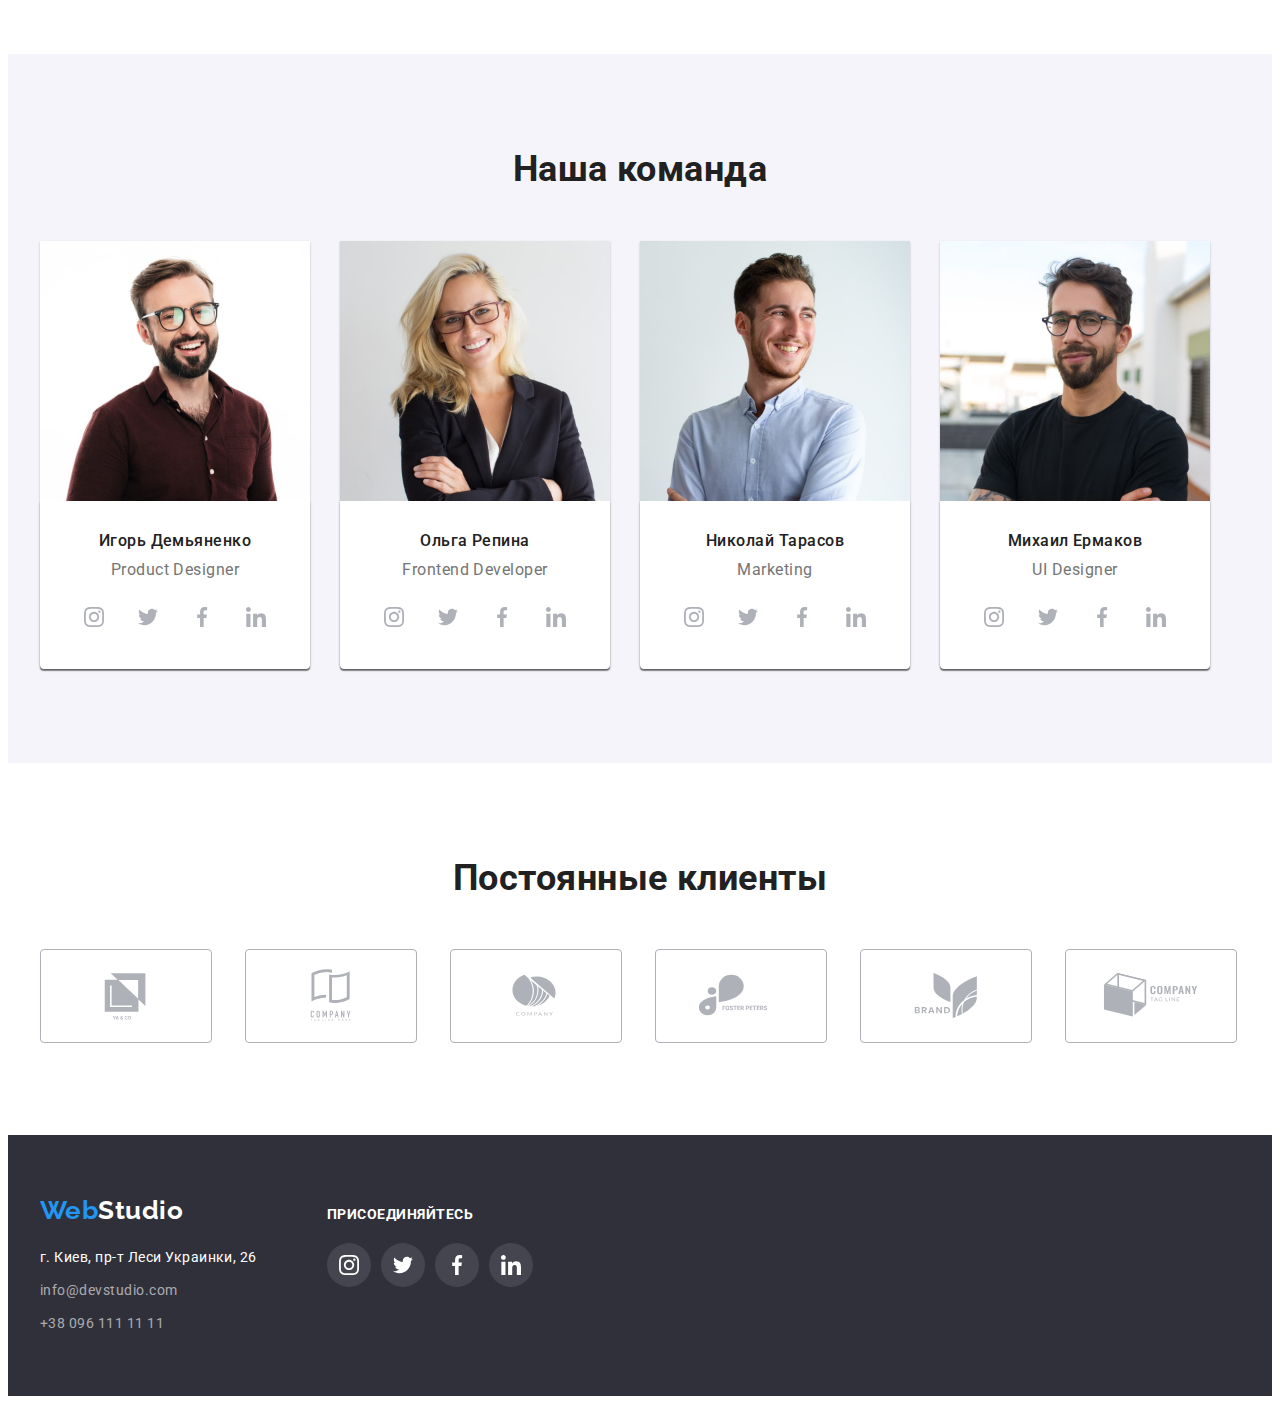
==== commit 5ff470b0: "добавляет соцсети в футер" ====
--- a/index.html
+++ b/index.html
@@ -182,26 +182,26 @@
                 <p class="position">Product Designer</p>
                 <ul class="list card-icon-list">
                   <li class="card-icon-item">
-                    <a class="card-icon-link link" href="/"
+                    <a class="card-icon-link link" href=""
                       ><svg class="card-icon-link-logo" width="20" height="20">
                         <use href="./images/icons.svg#icon-instagram"></use>
                       </svg>
                     </a>
                   </li>
                   <li class="card-icon-item">
-                    <a class="card-icon-link link" href="/"
+                    <a class="card-icon-link link" href=""
                       ><svg class="card-icon-link-logo" width="20" height="20">
                         <use href="./images/icons.svg#icon-twitter"></use></svg
                     ></a>
                   </li>
                   <li class="card-icon-item">
-                    <a class="card-icon-link link" href="/"
+                    <a class="card-icon-link link" href=""
                       ><svg class="card-icon-link-logo" width="20" height="20">
                         <use href="./images/icons.svg#icon-facebook"></use></svg
                     ></a>
                   </li>
                   <li class="card-icon-item">
-                    <a class="card-icon-link link" href="/"
+                    <a class="card-icon-link link" href=""
                       ><svg class="card-icon-link-logo" width="20" height="20">
                         <use href="./images/icons.svg#icon-linkedin"></use></svg
                     ></a>
@@ -221,26 +221,26 @@
                 <p class="position">Frontend Developer</p>
                 <ul class="list card-icon-list">
                   <li class="card-icon-item">
-                    <a class="card-icon-link link" href="/"
+                    <a class="card-icon-link link" href=""
                       ><svg class="card-icon-link-logo" width="20" height="20">
                         <use href="./images/icons.svg#icon-instagram"></use>
                       </svg>
                     </a>
                   </li>
                   <li class="card-icon-item">
-                    <a class="card-icon-link link" href="/"
+                    <a class="card-icon-link link" href=""
                       ><svg class="card-icon-link-logo" width="20" height="20">
                         <use href="./images/icons.svg#icon-twitter"></use></svg
                     ></a>
                   </li>
                   <li class="card-icon-item">
-                    <a class="card-icon-link link" href="/"
+                    <a class="card-icon-link link" href=""
                       ><svg class="card-icon-link-logo" width="20" height="20">
                         <use href="./images/icons.svg#icon-facebook"></use></svg
                     ></a>
                   </li>
                   <li class="card-icon-item">
-                    <a class="card-icon-link link" href="/"
+                    <a class="card-icon-link link" href=""
                       ><svg class="card-icon-link-logo" width="20" height="20">
                         <use href="./images/icons.svg#icon-linkedin"></use></svg
                     ></a>
@@ -260,26 +260,26 @@
                 <p class="position">Marketing</p>
                 <ul class="list card-icon-list">
                   <li class="card-icon-item">
-                    <a class="card-icon-link link" href="/"
+                    <a class="card-icon-link link" href=""
                       ><svg class="card-icon-link-logo" width="20" height="20">
                         <use href="./images/icons.svg#icon-instagram"></use>
                       </svg>
                     </a>
                   </li>
                   <li class="card-icon-item">
-                    <a class="card-icon-link link" href="/"
+                    <a class="card-icon-link link" href=""
                       ><svg class="card-icon-link-logo" width="20" height="20">
                         <use href="./images/icons.svg#icon-twitter"></use></svg
                     ></a>
                   </li>
                   <li class="card-icon-item">
-                    <a class="card-icon-link link" href="/"
+                    <a class="card-icon-link link" href=""
                       ><svg class="card-icon-link-logo" width="20" height="20">
                         <use href="./images/icons.svg#icon-facebook"></use></svg
                     ></a>
                   </li>
                   <li class="card-icon-item">
-                    <a class="card-icon-link link" href="/"
+                    <a class="card-icon-link link" href=""
                       ><svg class="card-icon-link-logo" width="20" height="20">
                         <use href="./images/icons.svg#icon-linkedin"></use></svg
                     ></a>
@@ -299,26 +299,26 @@
                 <p class="position">UI Designer</p>
                 <ul class="list card-icon-list">
                   <li class="card-icon-item">
-                    <a class="card-icon-link link" href="/"
+                    <a class="card-icon-link link" href=""
                       ><svg class="card-icon-link-logo" width="20" height="20">
                         <use href="./images/icons.svg#icon-instagram"></use>
                       </svg>
                     </a>
                   </li>
                   <li class="card-icon-item">
-                    <a class="card-icon-link link" href="/"
+                    <a class="card-icon-link link" href=""
                       ><svg class="card-icon-link-logo" width="20" height="20">
                         <use href="./images/icons.svg#icon-twitter"></use></svg
                     ></a>
                   </li>
                   <li class="card-icon-item">
-                    <a class="card-icon-link link" href="/"
+                    <a class="card-icon-link link" href=""
                       ><svg class="card-icon-link-logo" width="20" height="20">
                         <use href="./images/icons.svg#icon-facebook"></use></svg
                     ></a>
                   </li>
                   <li class="card-icon-item">
-                    <a class="card-icon-link link" href="/"
+                    <a class="card-icon-link link" href=""
                       ><svg class="card-icon-link-logo" width="20" height="20">
                         <use href="./images/icons.svg#icon-linkedin"></use></svg
                     ></a>
@@ -376,7 +376,7 @@
     </main>
 
     <footer class="footer">
-      <div class="container">
+      <div class="container footer-container">
         <div class="container-footer-address">
           <a class="footer-logo logo link" lang="en" href="/">
             Web<span>Studio</span></a
@@ -405,7 +405,36 @@
             </ul>
           </address>
         </div>
-        <div class="container-footer-social"></div>
+        <div class="container-footer-social">
+          <h3 class="footer-social-title">присоединяйтесь</h3>
+          <ul class="footer-social-list list">
+            <li class="footer-social-item">
+              <a class="footer-icon-link link" href="/"
+                ><svg class="footer-icon-link-logo" width="20" height="20">
+                  <use href="./images/icons.svg#icon-instagram"></use>
+                </svg>
+              </a>
+            </li>
+            <li class="footer-social-item">
+              <a class="footer-icon-link link" href="/"
+                ><svg class="footer-icon-link-logo" width="20" height="20">
+                  <use href="./images/icons.svg#icon-twitter"></use></svg
+              ></a>
+            </li>
+            <li class="footer-social-item">
+              <a class="footer-icon-link link" href="/"
+                ><svg class="footer-icon-link-logo" width="20" height="20">
+                  <use href="./images/icons.svg#icon-facebook"></use></svg
+              ></a>
+            </li>
+            <li class="footer-social-item">
+              <a class="footer-icon-link link" href="/"
+                ><svg class="footer-icon-link-logo" width="20" height="20">
+                  <use href="./images/icons.svg#icon-linkedin"></use></svg
+              ></a>
+            </li>
+          </ul>
+        </div>
       </div>
     </footer>
   </body>
--- a/css/styles.css
+++ b/css/styles.css
@@ -259,6 +259,8 @@
   display: block;
 }
 
+/*---------card-commands------------*/
+
 .section.we {
   background-color: var(--section-dg-color);
   padding-top: 94px;
@@ -309,6 +311,9 @@
   display: flex;
   justify-content: center;
 }
+.card-icon-item + .card-icon-item {
+  margin-left: 10px;
+}
 
 .card-icon-link {
   width: 44px;
@@ -328,6 +333,7 @@
   background-color: var(--accent-color);
   color: var(--secondary-text-color);
 }
+/*---------clients------------*/
 .clients {
   padding-top: 94px;
   padding-bottom: 94px;
@@ -445,6 +451,10 @@
   padding-top: 60px;
   padding-bottom: 60px;
 }
+.footer-container {
+  display: flex;
+  align-items: baseline;
+}
 .footer-logo > span {
   color: var(--secondary-text-color);
 }
@@ -473,3 +483,42 @@
   line-height: 1.71;
   color: var(--secondary-text-color);
 }
+.container-footer-social {
+  width: 206px;
+  margin-left: 70px;
+}
+
+.footer-social-title {
+  font-weight: 700;
+  font-size: 14px;
+  line-height: 1.14;
+  text-transform: uppercase;
+  color: var(--secondary-text-color);
+  margin-bottom: 20px;
+}
+.footer-social-list {
+  display: flex;
+  justify-content: center;
+}
+.footer-social-item + .footer-social-item {
+  margin-left: 10px;
+}
+
+.footer-icon-link {
+  width: 44px;
+  height: 44px;
+  background-color: rgba(255, 255, 255, 0.1);
+  border-radius: 50%;
+  display: flex;
+  justify-content: center;
+  align-items: center;
+}
+
+.footer-icon-link-logo {
+  fill: var(--secondary-text-color);
+}
+
+.footer-icon-link:hover,
+.footer-icon-link:focus {
+  background-color: var(--accent-color);
+}
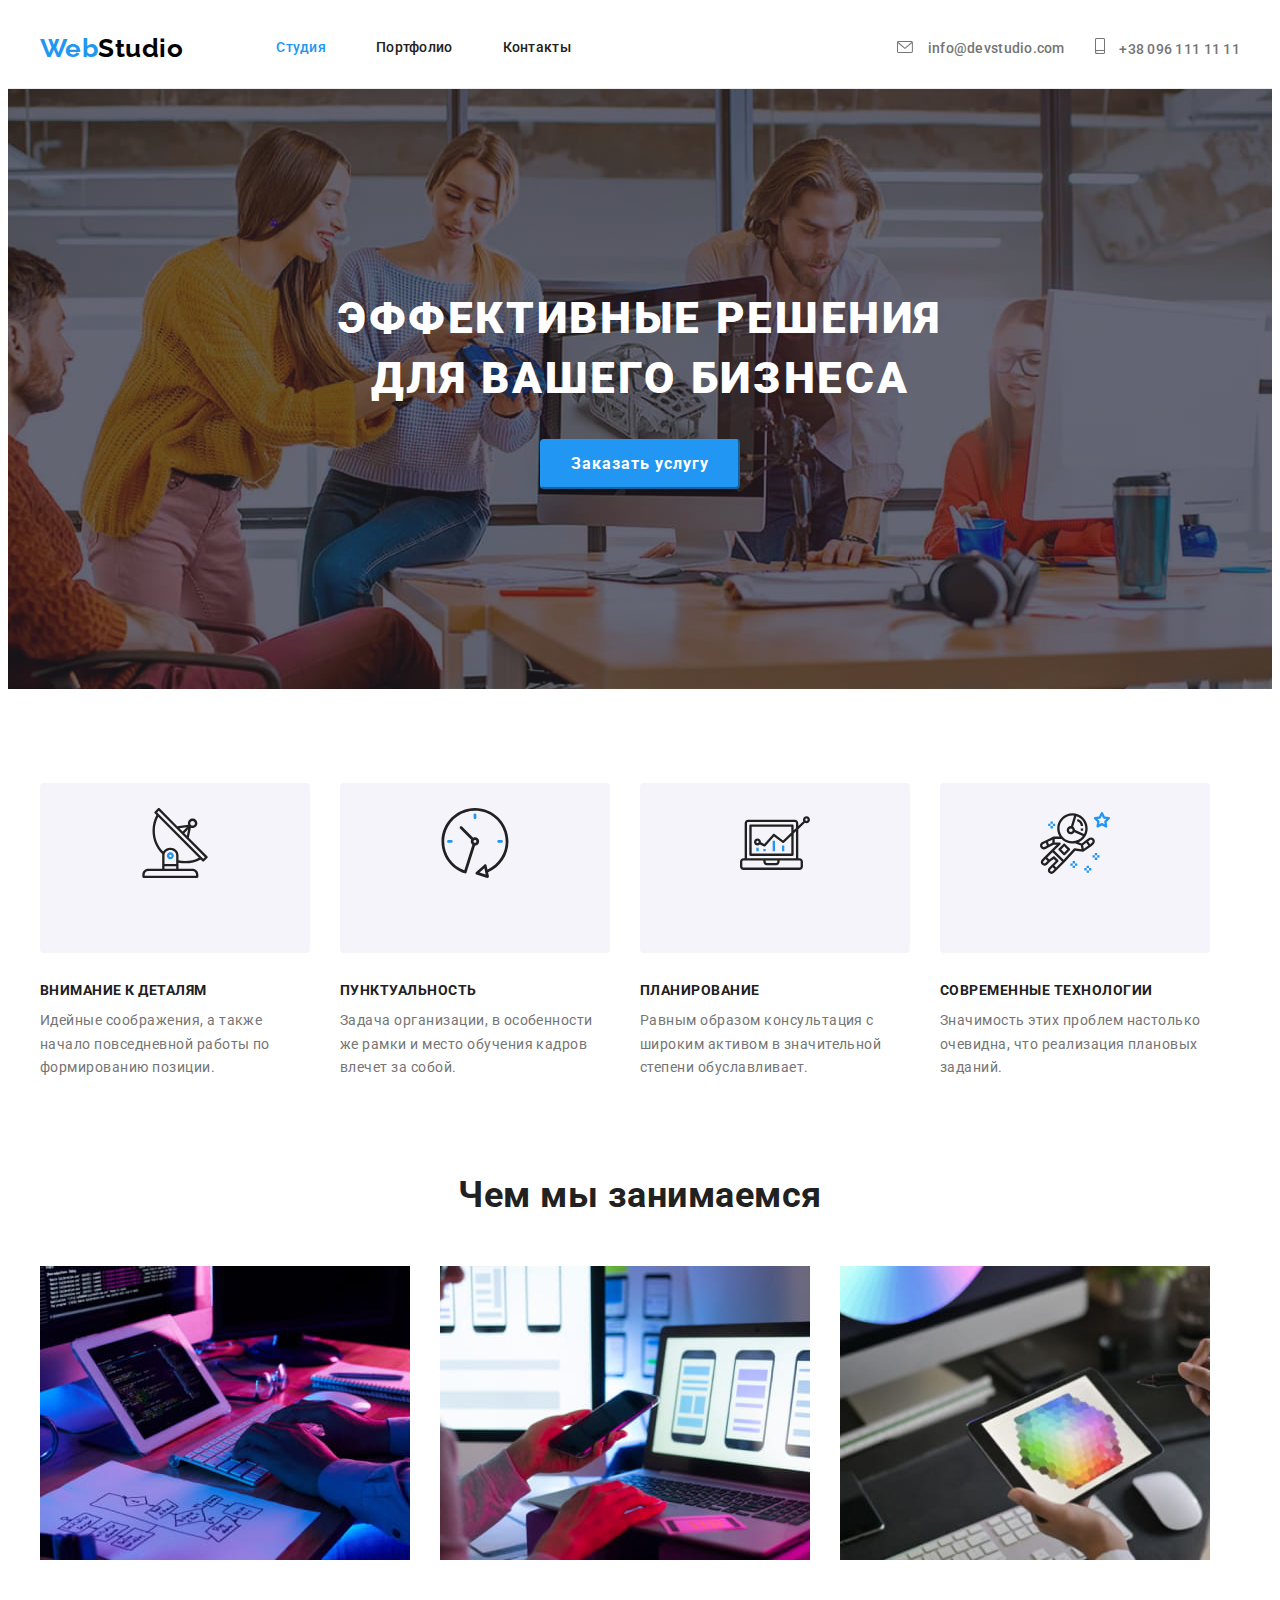
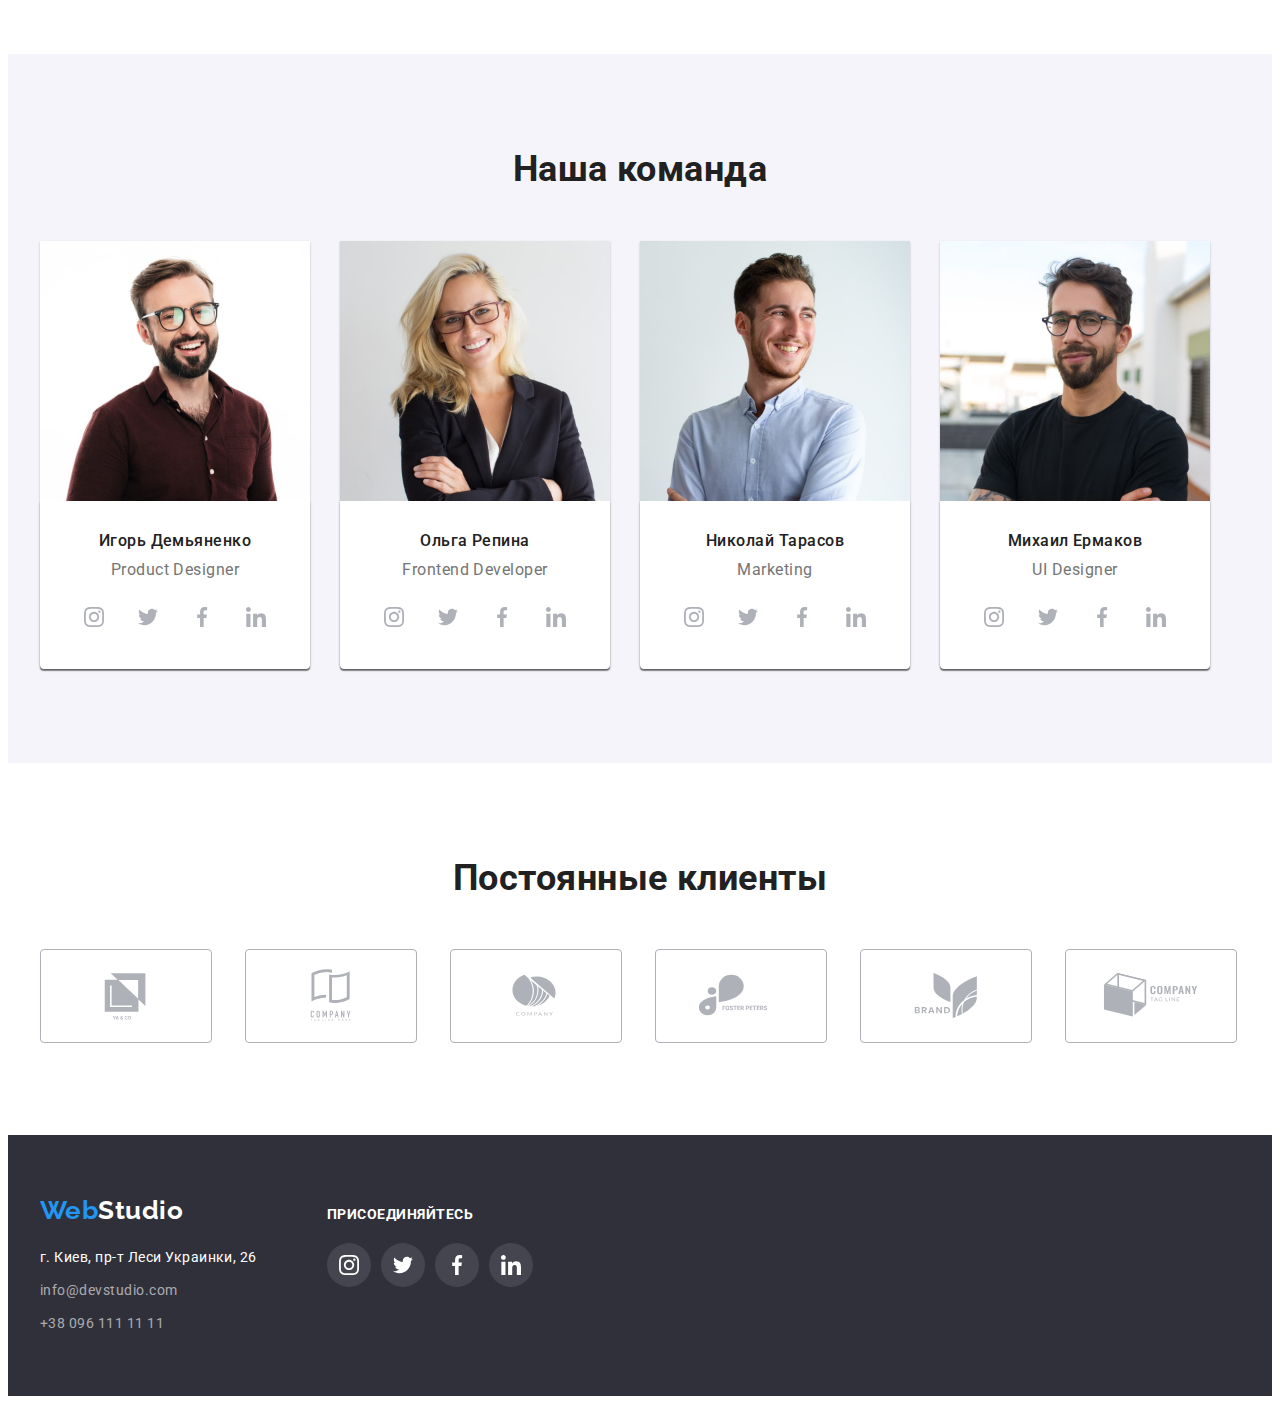
==== commit 43dde372: "Добавляет иконки в хедер" ====
--- a/index.html
+++ b/index.html
@@ -41,11 +41,17 @@
         </nav>
         <ul class="header-contacts list">
           <li class="header-contacts-item">
+            <svg class="header-icon-link" width="16" height="12">
+              <use href="./images/icons.svg#icon-email"></use>
+            </svg>
             <a class="header-contacts link" href="mailto:info@devstudio.com"
               >info@devstudio.com</a
             >
           </li>
           <li class="header-contacts-item">
+            <svg class="header-icon-link" width="10" height="16">
+              <use href="./images/icons.svg#icon-number"></use>
+            </svg>
             <a class="header-contacts link" href="tel:+380961111111"
               >+38 096 111 11 11</a
             >
--- a/css/styles.css
+++ b/css/styles.css
@@ -114,7 +114,7 @@
 .header-item .link:focus {
   color: var(--accent-color);
 }
-.header-item .link.current {
+.header-item .current {
   color: var(--accent-color);
 }
 .nav-link {
@@ -127,17 +127,25 @@
   margin-left: auto;
 }
 .header-contacts-item:not(:last-child) {
-  margin-right: 50px;
+  margin-right: 30px;
+}
+.header-contacts-item {
+  color: var(--primery-text-color);
 }
 .header-contacts.link {
   font-weight: 500;
   font-size: 14px;
   line-height: 1.14;
   letter-spacing: 0.02em;
-  color: var(--primery-text-color);
-}
-.header-contacts.link:hover,
-.header-contacts.link:focus {
+  color: currentColor;
+}
+.header-icon-link {
+  fill: currentColor;
+  margin-right: 10px;
+}
+
+.header-contacts-item:hover,
+.header-contacts-item:focus {
   color: var(--accent-color);
 }
 
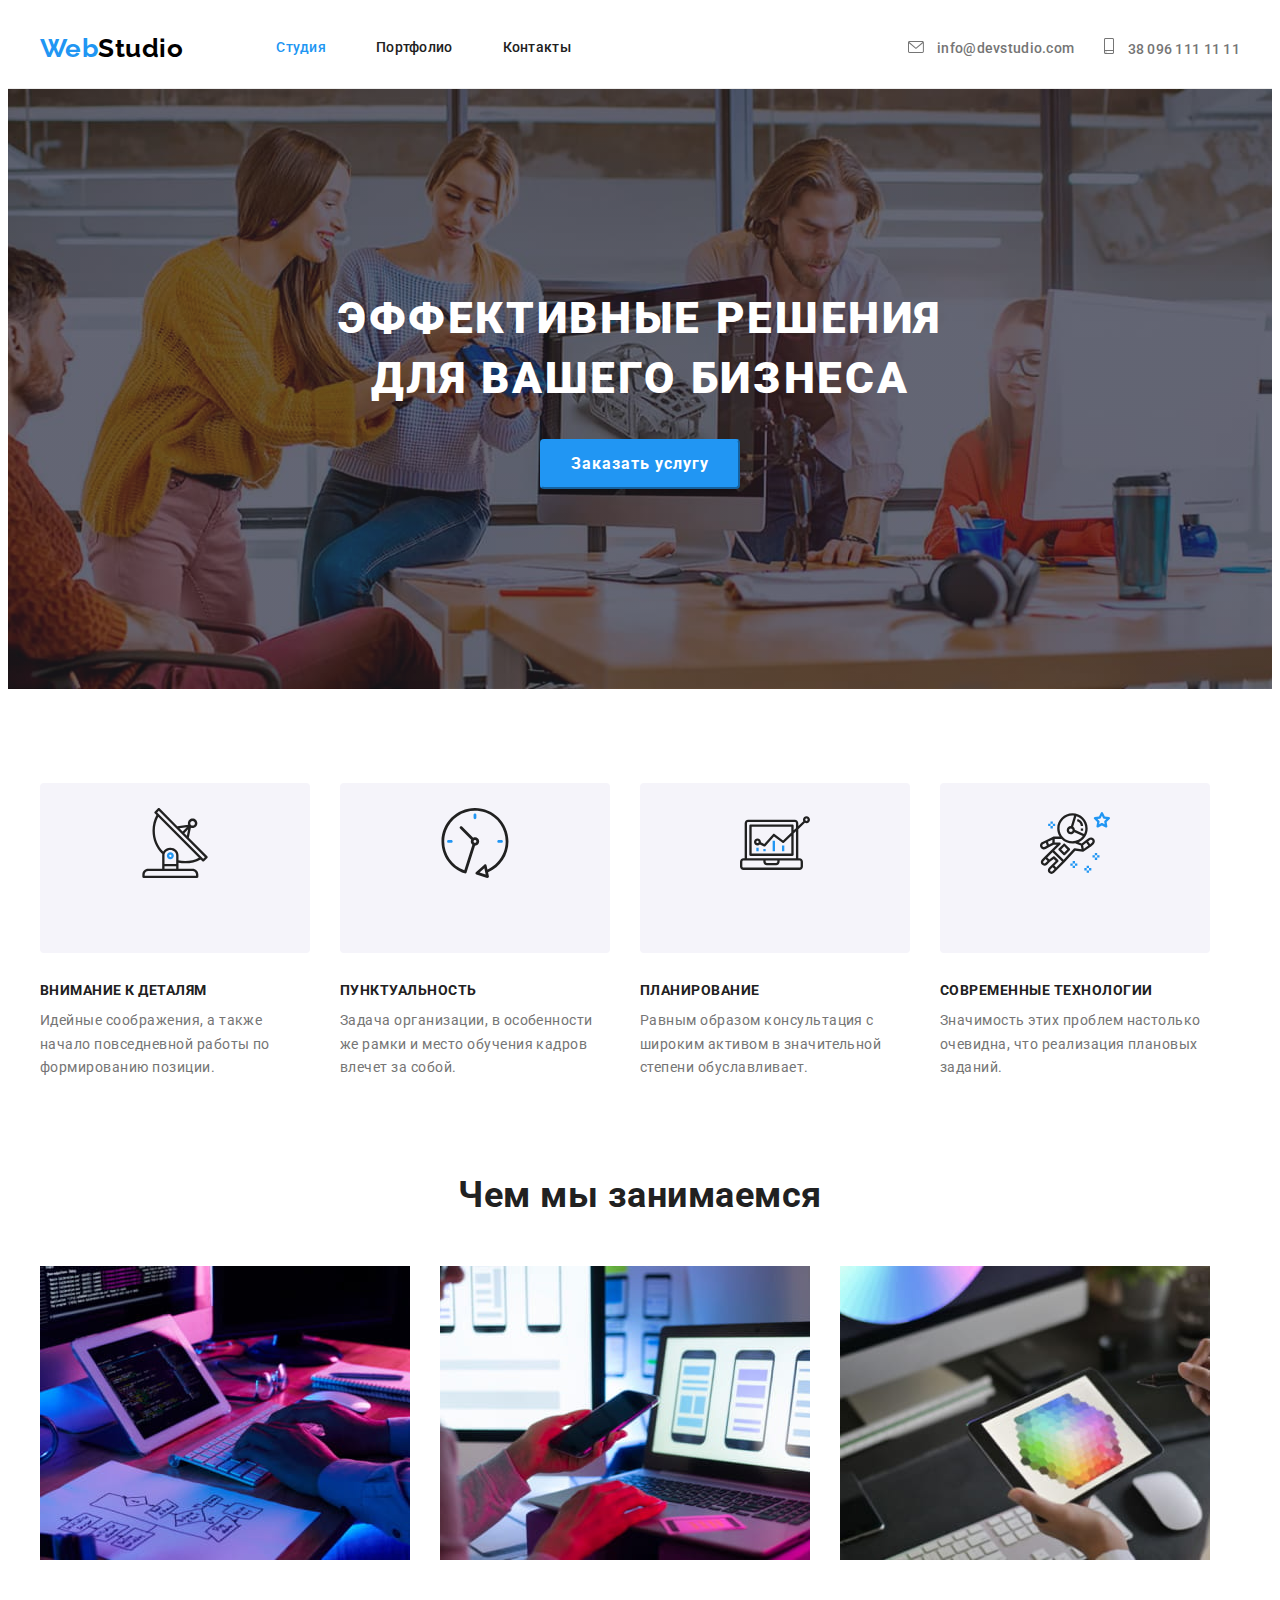
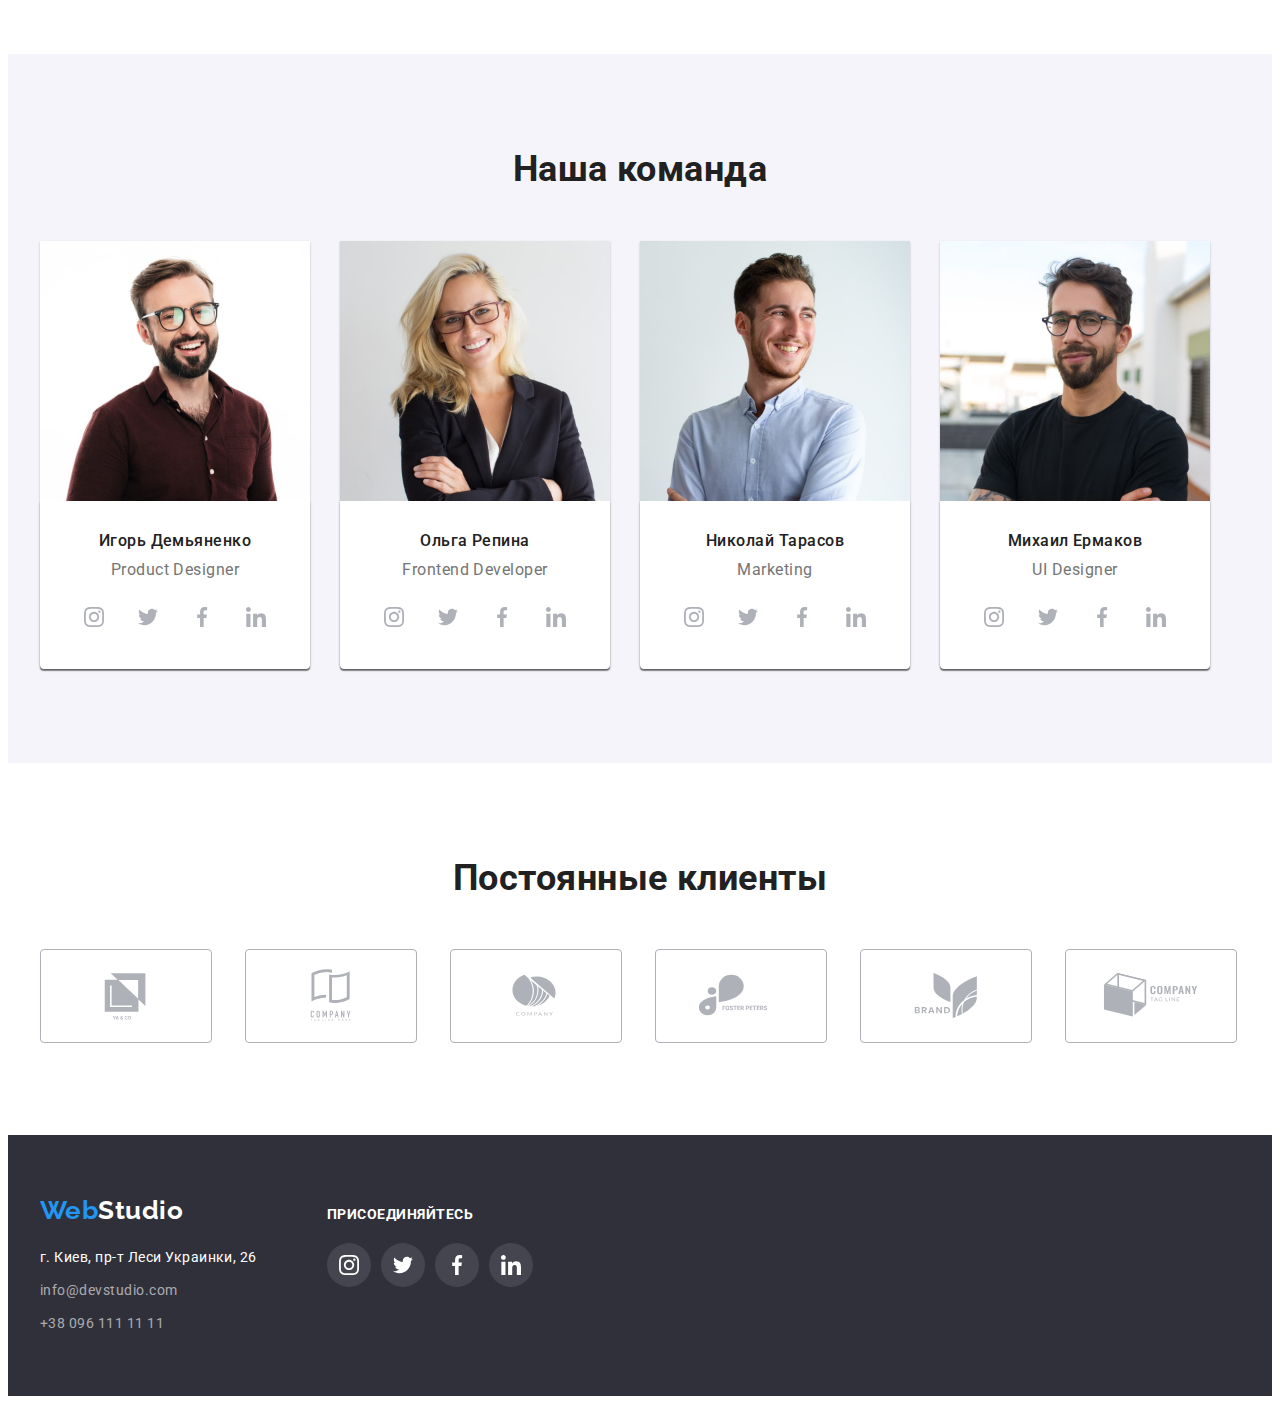
==== commit 5f1f33d1: "Исправляет мелкие ошибки" ====
--- a/index.html
+++ b/index.html
@@ -41,20 +41,20 @@
         </nav>
         <ul class="header-contacts list">
           <li class="header-contacts-item">
-            <svg class="header-icon-link" width="16" height="12">
-              <use href="./images/icons.svg#icon-email"></use>
-            </svg>
-            <a class="header-contacts link" href="mailto:info@devstudio.com"
-              >info@devstudio.com</a
-            >
+            <a class="header-contacts link" href="mailto:info@devstudio.com">
+              <svg class="header-icon-link" width="16" height="12">
+                <use href="./images/icons.svg#icon-email"></use>
+              </svg>
+              info@devstudio.com
+            </a>
           </li>
           <li class="header-contacts-item">
-            <svg class="header-icon-link" width="10" height="16">
-              <use href="./images/icons.svg#icon-number"></use>
-            </svg>
-            <a class="header-contacts link" href="tel:+380961111111"
-              >+38 096 111 11 11</a
-            >
+            <a class="header-contacts link" href="tel:+380961111111">
+              <svg class="header-icon-link" width="10" height="16">
+                <use href="./images/icons.svg#icon-number"></use>
+              </svg>
+              38 096 111 11 11
+            </a>
           </li>
         </ul>
       </div>
@@ -197,20 +197,23 @@
                   <li class="card-icon-item">
                     <a class="card-icon-link link" href=""
                       ><svg class="card-icon-link-logo" width="20" height="20">
-                        <use href="./images/icons.svg#icon-twitter"></use></svg
-                    ></a>
-                  </li>
-                  <li class="card-icon-item">
-                    <a class="card-icon-link link" href=""
-                      ><svg class="card-icon-link-logo" width="20" height="20">
-                        <use href="./images/icons.svg#icon-facebook"></use></svg
-                    ></a>
-                  </li>
-                  <li class="card-icon-item">
-                    <a class="card-icon-link link" href=""
-                      ><svg class="card-icon-link-logo" width="20" height="20">
-                        <use href="./images/icons.svg#icon-linkedin"></use></svg
-                    ></a>
+                        <use href="./images/icons.svg#icon-twitter"></use>
+                      </svg>
+                    </a>
+                  </li>
+                  <li class="card-icon-item">
+                    <a class="card-icon-link link" href=""
+                      ><svg class="card-icon-link-logo" width="20" height="20">
+                        <use href="./images/icons.svg#icon-facebook"></use>
+                      </svg>
+                    </a>
+                  </li>
+                  <li class="card-icon-item">
+                    <a class="card-icon-link link" href=""
+                      ><svg class="card-icon-link-logo" width="20" height="20">
+                        <use href="./images/icons.svg#icon-linkedin"></use>
+                      </svg>
+                    </a>
                   </li>
                 </ul>
               </div>
@@ -236,20 +239,23 @@
                   <li class="card-icon-item">
                     <a class="card-icon-link link" href=""
                       ><svg class="card-icon-link-logo" width="20" height="20">
-                        <use href="./images/icons.svg#icon-twitter"></use></svg
-                    ></a>
-                  </li>
-                  <li class="card-icon-item">
-                    <a class="card-icon-link link" href=""
-                      ><svg class="card-icon-link-logo" width="20" height="20">
-                        <use href="./images/icons.svg#icon-facebook"></use></svg
-                    ></a>
-                  </li>
-                  <li class="card-icon-item">
-                    <a class="card-icon-link link" href=""
-                      ><svg class="card-icon-link-logo" width="20" height="20">
-                        <use href="./images/icons.svg#icon-linkedin"></use></svg
-                    ></a>
+                        <use href="./images/icons.svg#icon-twitter"></use>
+                      </svg>
+                    </a>
+                  </li>
+                  <li class="card-icon-item">
+                    <a class="card-icon-link link" href=""
+                      ><svg class="card-icon-link-logo" width="20" height="20">
+                        <use href="./images/icons.svg#icon-facebook"></use>
+                      </svg>
+                    </a>
+                  </li>
+                  <li class="card-icon-item">
+                    <a class="card-icon-link link" href=""
+                      ><svg class="card-icon-link-logo" width="20" height="20">
+                        <use href="./images/icons.svg#icon-linkedin"></use>
+                      </svg>
+                    </a>
                   </li>
                 </ul>
               </div>
@@ -275,20 +281,23 @@
                   <li class="card-icon-item">
                     <a class="card-icon-link link" href=""
                       ><svg class="card-icon-link-logo" width="20" height="20">
-                        <use href="./images/icons.svg#icon-twitter"></use></svg
-                    ></a>
-                  </li>
-                  <li class="card-icon-item">
-                    <a class="card-icon-link link" href=""
-                      ><svg class="card-icon-link-logo" width="20" height="20">
-                        <use href="./images/icons.svg#icon-facebook"></use></svg
-                    ></a>
-                  </li>
-                  <li class="card-icon-item">
-                    <a class="card-icon-link link" href=""
-                      ><svg class="card-icon-link-logo" width="20" height="20">
-                        <use href="./images/icons.svg#icon-linkedin"></use></svg
-                    ></a>
+                        <use href="./images/icons.svg#icon-twitter"></use>
+                      </svg>
+                    </a>
+                  </li>
+                  <li class="card-icon-item">
+                    <a class="card-icon-link link" href=""
+                      ><svg class="card-icon-link-logo" width="20" height="20">
+                        <use href="./images/icons.svg#icon-facebook"></use>
+                      </svg>
+                    </a>
+                  </li>
+                  <li class="card-icon-item">
+                    <a class="card-icon-link link" href=""
+                      ><svg class="card-icon-link-logo" width="20" height="20">
+                        <use href="./images/icons.svg#icon-linkedin"></use>
+                      </svg>
+                    </a>
                   </li>
                 </ul>
               </div>
@@ -314,20 +323,23 @@
                   <li class="card-icon-item">
                     <a class="card-icon-link link" href=""
                       ><svg class="card-icon-link-logo" width="20" height="20">
-                        <use href="./images/icons.svg#icon-twitter"></use></svg
-                    ></a>
-                  </li>
-                  <li class="card-icon-item">
-                    <a class="card-icon-link link" href=""
-                      ><svg class="card-icon-link-logo" width="20" height="20">
-                        <use href="./images/icons.svg#icon-facebook"></use></svg
-                    ></a>
-                  </li>
-                  <li class="card-icon-item">
-                    <a class="card-icon-link link" href=""
-                      ><svg class="card-icon-link-logo" width="20" height="20">
-                        <use href="./images/icons.svg#icon-linkedin"></use></svg
-                    ></a>
+                        <use href="./images/icons.svg#icon-twitter"></use>
+                      </svg>
+                    </a>
+                  </li>
+                  <li class="card-icon-item">
+                    <a class="card-icon-link link" href=""
+                      ><svg class="card-icon-link-logo" width="20" height="20">
+                        <use href="./images/icons.svg#icon-facebook"></use>
+                      </svg>
+                    </a>
+                  </li>
+                  <li class="card-icon-item">
+                    <a class="card-icon-link link" href=""
+                      ><svg class="card-icon-link-logo" width="20" height="20">
+                        <use href="./images/icons.svg#icon-linkedin"></use>
+                      </svg>
+                    </a>
                   </li>
                 </ul>
               </div>
@@ -343,38 +355,44 @@
             <li class="clients-item">
               <a class="clients-link link" href=""
                 ><svg class="clients-link-logo" width="106" height="60">
-                  <use href="./images/icons.svg#icon-logo1"></use></svg
-              ></a>
-            </li>
-            <li class="clients-item">
-              <a class="clients-link link" href=""
-                ><svg class="clients-link-logo" width="106" height="60">
-                  <use href="./images/icons.svg#icon-logo2"></use></svg
-              ></a>
-            </li>
-            <li class="clients-item">
-              <a class="clients-link link" href=""
-                ><svg class="clients-link-logo" width="106" height="60">
-                  <use href="./images/icons.svg#icon-logo3"></use></svg
-              ></a>
-            </li>
-            <li class="clients-item">
-              <a class="clients-link link" href=""
-                ><svg class="clients-link-logo" width="106" height="60">
-                  <use href="./images/icons.svg#icon-logo4"></use></svg
-              ></a>
-            </li>
-            <li class="clients-item">
-              <a class="clients-link link" href=""
-                ><svg class="clients-link-logo" width="106" height="60">
-                  <use href="./images/icons.svg#icon-logo5"></use></svg
-              ></a>
-            </li>
-            <li class="clients-item">
-              <a class="clients-link link" href=""
-                ><svg class="clients-link-logo" width="106" height="60">
-                  <use href="./images/icons.svg#icon-logo6"></use></svg
-              ></a>
+                  <use href="./images/icons.svg#icon-logo1"></use>
+                </svg>
+              </a>
+            </li>
+            <li class="clients-item">
+              <a class="clients-link link" href=""
+                ><svg class="clients-link-logo" width="106" height="60">
+                  <use href="./images/icons.svg#icon-logo2"></use>
+                </svg>
+              </a>
+            </li>
+            <li class="clients-item">
+              <a class="clients-link link" href=""
+                ><svg class="clients-link-logo" width="106" height="60">
+                  <use href="./images/icons.svg#icon-logo3"></use>
+                </svg>
+              </a>
+            </li>
+            <li class="clients-item">
+              <a class="clients-link link" href=""
+                ><svg class="clients-link-logo" width="106" height="60">
+                  <use href="./images/icons.svg#icon-logo4"></use>
+                </svg>
+              </a>
+            </li>
+            <li class="clients-item">
+              <a class="clients-link link" href=""
+                ><svg class="clients-link-logo" width="106" height="60">
+                  <use href="./images/icons.svg#icon-logo5"></use>
+                </svg>
+              </a>
+            </li>
+            <li class="clients-item">
+              <a class="clients-link link" href=""
+                ><svg class="clients-link-logo" width="106" height="60">
+                  <use href="./images/icons.svg#icon-logo6"></use>
+                </svg>
+              </a>
             </li>
           </ul>
         </div>
@@ -424,20 +442,23 @@
             <li class="footer-social-item">
               <a class="footer-icon-link link" href="/"
                 ><svg class="footer-icon-link-logo" width="20" height="20">
-                  <use href="./images/icons.svg#icon-twitter"></use></svg
-              ></a>
+                  <use href="./images/icons.svg#icon-twitter"></use>
+                </svg>
+              </a>
             </li>
             <li class="footer-social-item">
               <a class="footer-icon-link link" href="/"
                 ><svg class="footer-icon-link-logo" width="20" height="20">
-                  <use href="./images/icons.svg#icon-facebook"></use></svg
-              ></a>
+                  <use href="./images/icons.svg#icon-facebook"></use>
+                </svg>
+              </a>
             </li>
             <li class="footer-social-item">
               <a class="footer-icon-link link" href="/"
                 ><svg class="footer-icon-link-logo" width="20" height="20">
-                  <use href="./images/icons.svg#icon-linkedin"></use></svg
-              ></a>
+                  <use href="./images/icons.svg#icon-linkedin"></use>
+                </svg>
+              </a>
             </li>
           </ul>
         </div>
--- a/css/styles.css
+++ b/css/styles.css
@@ -144,8 +144,8 @@
   margin-right: 10px;
 }
 
-.header-contacts-item:hover,
-.header-contacts-item:focus {
+.header-contacts.link:hover,
+.header-contacts.link:focus {
   color: var(--accent-color);
 }
 
@@ -411,11 +411,11 @@
 .filter-list .button-portfolio:focus {
   color: var(--secondary-text-color);
   background-color: var(--accent-color);
-}
-.filter-list .button-portfolio.all {
-  color: var(--secondary-text-color);
-  background-color: var(--accent-color);
-}
+  box-shadow: 0px 3px 1px rgba(0, 0, 0, 0.1), 0px 1px 2px rgba(0, 0, 0, 0.08),
+    0px 2px 2px rgba(0, 0, 0, 0.12);
+  border-radius: 4px;
+}
+
 .card-img {
   display: block;
   width: 100%;
@@ -452,6 +452,11 @@
   line-height: 1.87;
   color: var(--primery-text-color);
 }
+.card-item:hover,
+.card-item:focus {
+  box-shadow: 0px 1px 1px rgba(0, 0, 0, 0.12), 0px 4px 4px rgba(0, 0, 0, 0.06),
+    1px 4px 6px rgba(0, 0, 0, 0.16);
+}
 
 /*------footer------*/
 .footer {
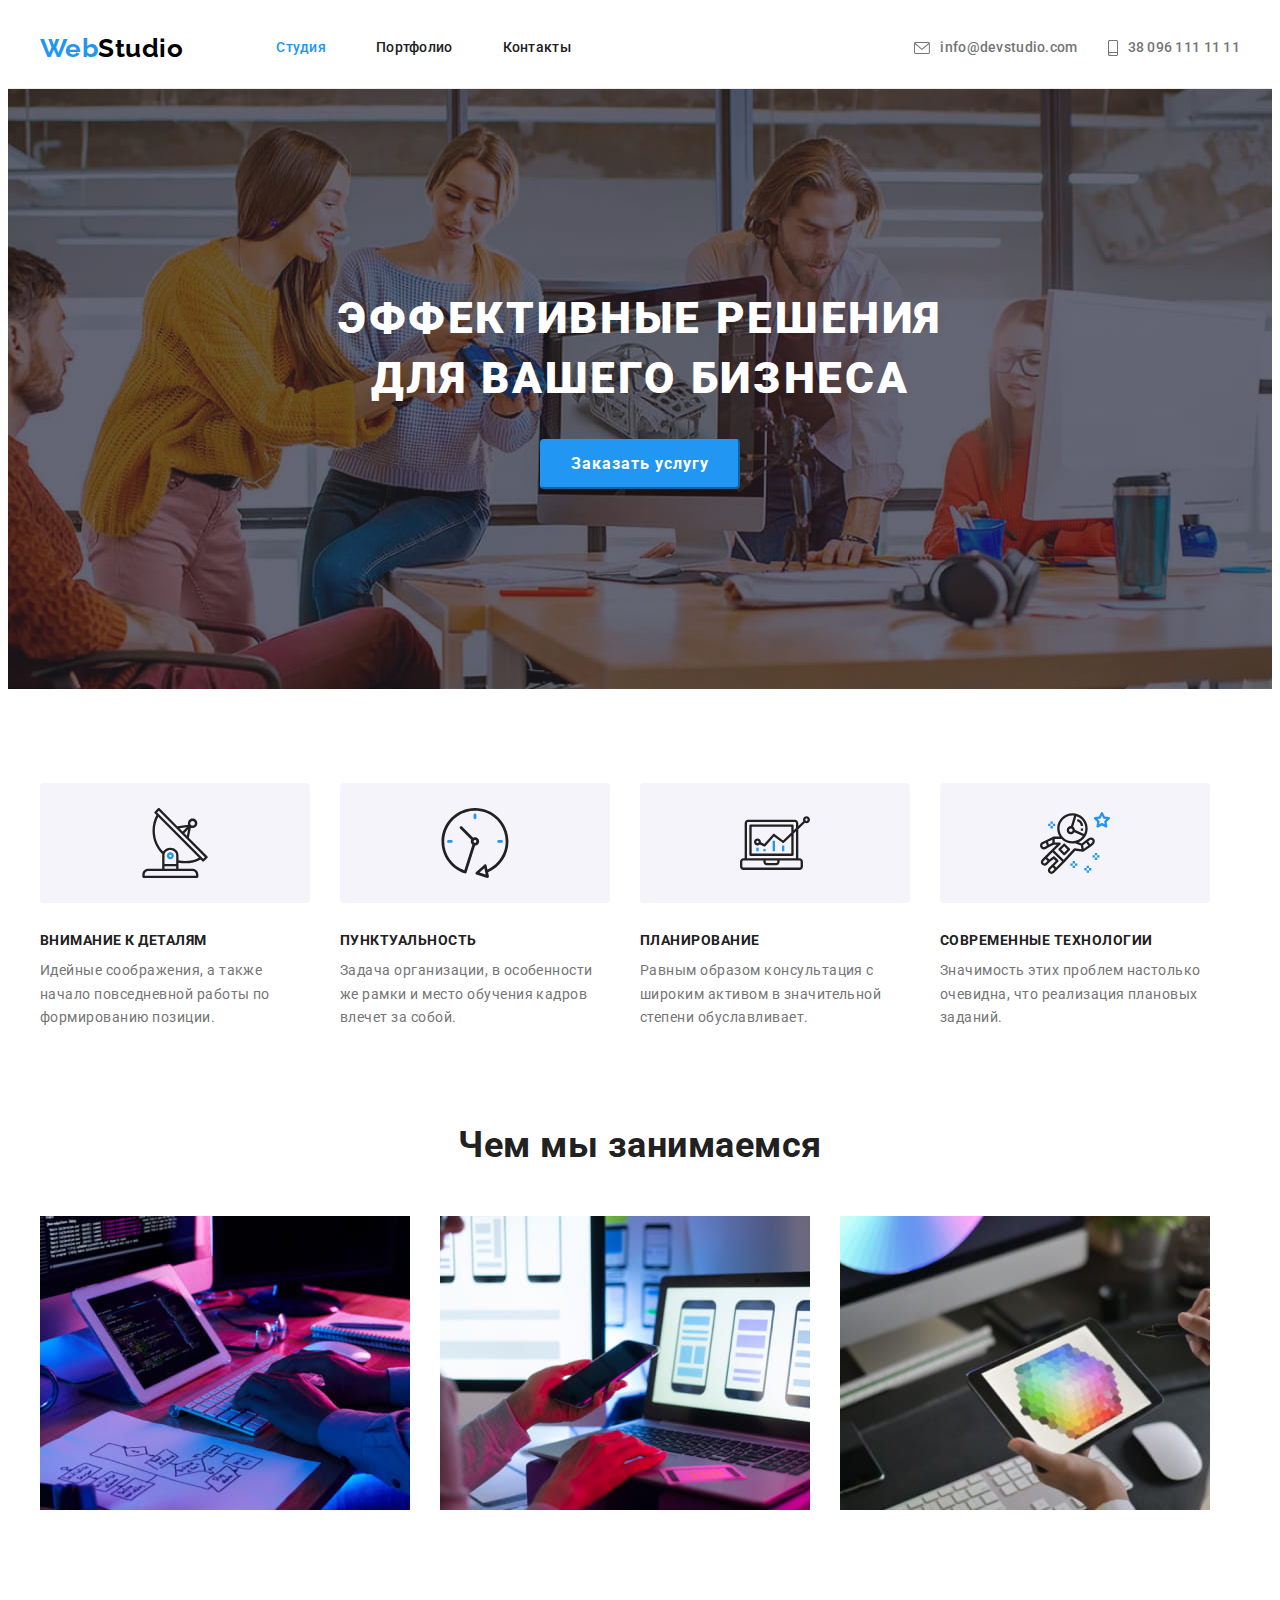
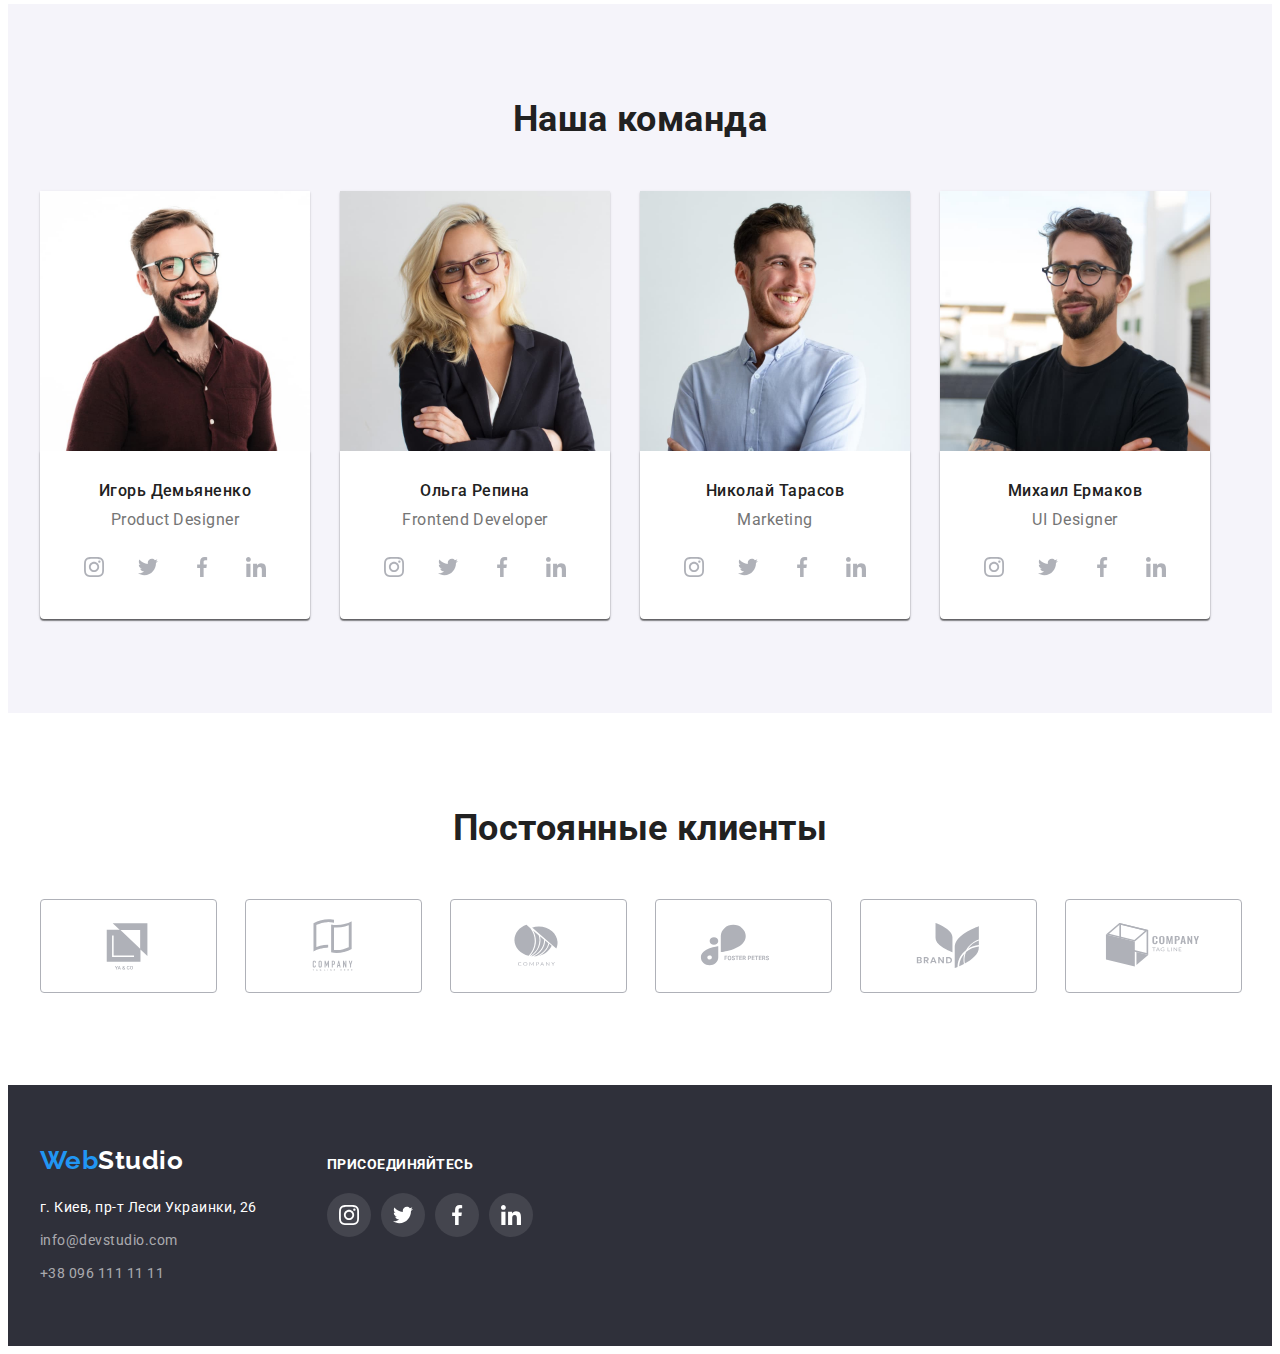
==== commit c3916598: "исправляет ошибки по замечанию ментора" ====
--- a/index.html
+++ b/index.html
@@ -74,12 +74,8 @@
           <ul class="list advantage-list">
             <li class="advantage-item">
               <div class="advantage-item-container">
-                <svg class="advantage-item-icon">
-                  <use
-                    href="./images/icons.svg#icon-antenna"
-                    width="70"
-                    height="70"
-                  ></use>
+                <svg class="advantage-item-icon" width="70" height="70">
+                  <use href="./images/icons.svg#icon-antenna"></use>
                 </svg>
               </div>
               <h3 class="advantage">Внимание к деталям</h3>
@@ -90,12 +86,8 @@
             </li>
             <li class="advantage-item">
               <div class="advantage-item-container">
-                <svg class="advantage-item-icon">
-                  <use
-                    href="./images/icons.svg#icon-clock"
-                    width="70"
-                    height="70"
-                  ></use>
+                <svg class="advantage-item-icon" width="70" height="70">
+                  <use href="./images/icons.svg#icon-clock"></use>
                 </svg>
               </div>
               <h3 class="advantage">Пунктуальность</h3>
@@ -106,12 +98,8 @@
             </li>
             <li class="advantage-item">
               <div class="advantage-item-container">
-                <svg class="advantage-item-icon">
-                  <use
-                    href="./images/icons.svg#icon-diagram"
-                    width="70"
-                    height="70"
-                  ></use>
+                <svg class="advantage-item-icon" width="70" height="70">
+                  <use href="./images/icons.svg#icon-diagram"></use>
                 </svg>
               </div>
               <h3 class="advantage">Планирование</h3>
@@ -122,12 +110,8 @@
             </li>
             <li class="advantage-item">
               <div class="advantage-item-container">
-                <svg class="advantage-item-icon">
-                  <use
-                    href="./images/icons.svg#icon-astronaut"
-                    width="70"
-                    height="70"
-                  ></use>
+                <svg class="advantage-item-icon" width="70" height="70">
+                  <use href="./images/icons.svg#icon-astronaut"></use>
                 </svg>
               </div>
               <h3 class="advantage">Современные технологии</h3>
@@ -350,7 +334,7 @@
       <!--Постоянные клиенты-->
       <section class="clients">
         <div class="container">
-          <h2 class="section-title">Постоянные клиенты</h2>
+          <h2 class="section-title clients-title">Постоянные клиенты</h2>
           <ul class="clients-list list">
             <li class="clients-item">
               <a class="clients-link link" href=""
@@ -430,7 +414,7 @@
           </address>
         </div>
         <div class="container-footer-social">
-          <h3 class="footer-social-title">присоединяйтесь</h3>
+          <p class="footer-social-title">присоединяйтесь</p>
           <ul class="footer-social-list list">
             <li class="footer-social-item">
               <a class="footer-icon-link link" href="/"
--- a/css/styles.css
+++ b/css/styles.css
@@ -138,6 +138,8 @@
   line-height: 1.14;
   letter-spacing: 0.02em;
   color: currentColor;
+  display: flex;
+  align-items: center;
 }
 .header-icon-link {
   fill: currentColor;
@@ -154,6 +156,8 @@
   background-color: var(--hero-footer-dg-color);
   padding-top: 200px;
   padding-bottom: 200px;
+  margin-right: auto;
+  margin-left: auto;
   text-align: center;
   background-image: linear-gradient(
       rgba(47, 48, 58, 0.4),
@@ -217,18 +221,15 @@
   margin-right: 0;
 }
 .advantage-item-container {
+  display: flex;
   background-color: #f5f4fa;
   border-radius: 4px;
   height: 120px;
-  padding: 25px 100px;
   margin-bottom: 30px;
   justify-content: center;
   align-items: center;
 }
-.advantage-item-icon {
-  fill: currentColor;
-  display: block;
-}
+
 .section-title {
   font-weight: 700;
   font-size: 36px;
@@ -346,11 +347,13 @@
   padding-top: 94px;
   padding-bottom: 94px;
 }
+.clients-title {
+  margin-bottom: 50px;
+}
 .clients-list {
   display: flex;
   flex-wrap: wrap;
   margin-left: -30px;
-  margin-top: 50px;
 }
 .clients-item {
   flex-basis: calc((100% - 180px) / 6);
@@ -360,8 +363,8 @@
 }
 .clients-link {
   background-color: var(--secondary-text-color);
-  width: 170px;
-  height: 92px;
+  width: 100%;
+  height: 100%;
   border: 1px solid #afb1b8;
   border-radius: 4px;
   display: flex;
@@ -452,8 +455,11 @@
   line-height: 1.87;
   color: var(--primery-text-color);
 }
-.card-item:hover,
-.card-item:focus {
+.card-link {
+  display: block;
+}
+.card-link:hover,
+.card-link:focus {
   box-shadow: 0px 1px 1px rgba(0, 0, 0, 0.12), 0px 4px 4px rgba(0, 0, 0, 0.06),
     1px 4px 6px rgba(0, 0, 0, 0.16);
 }
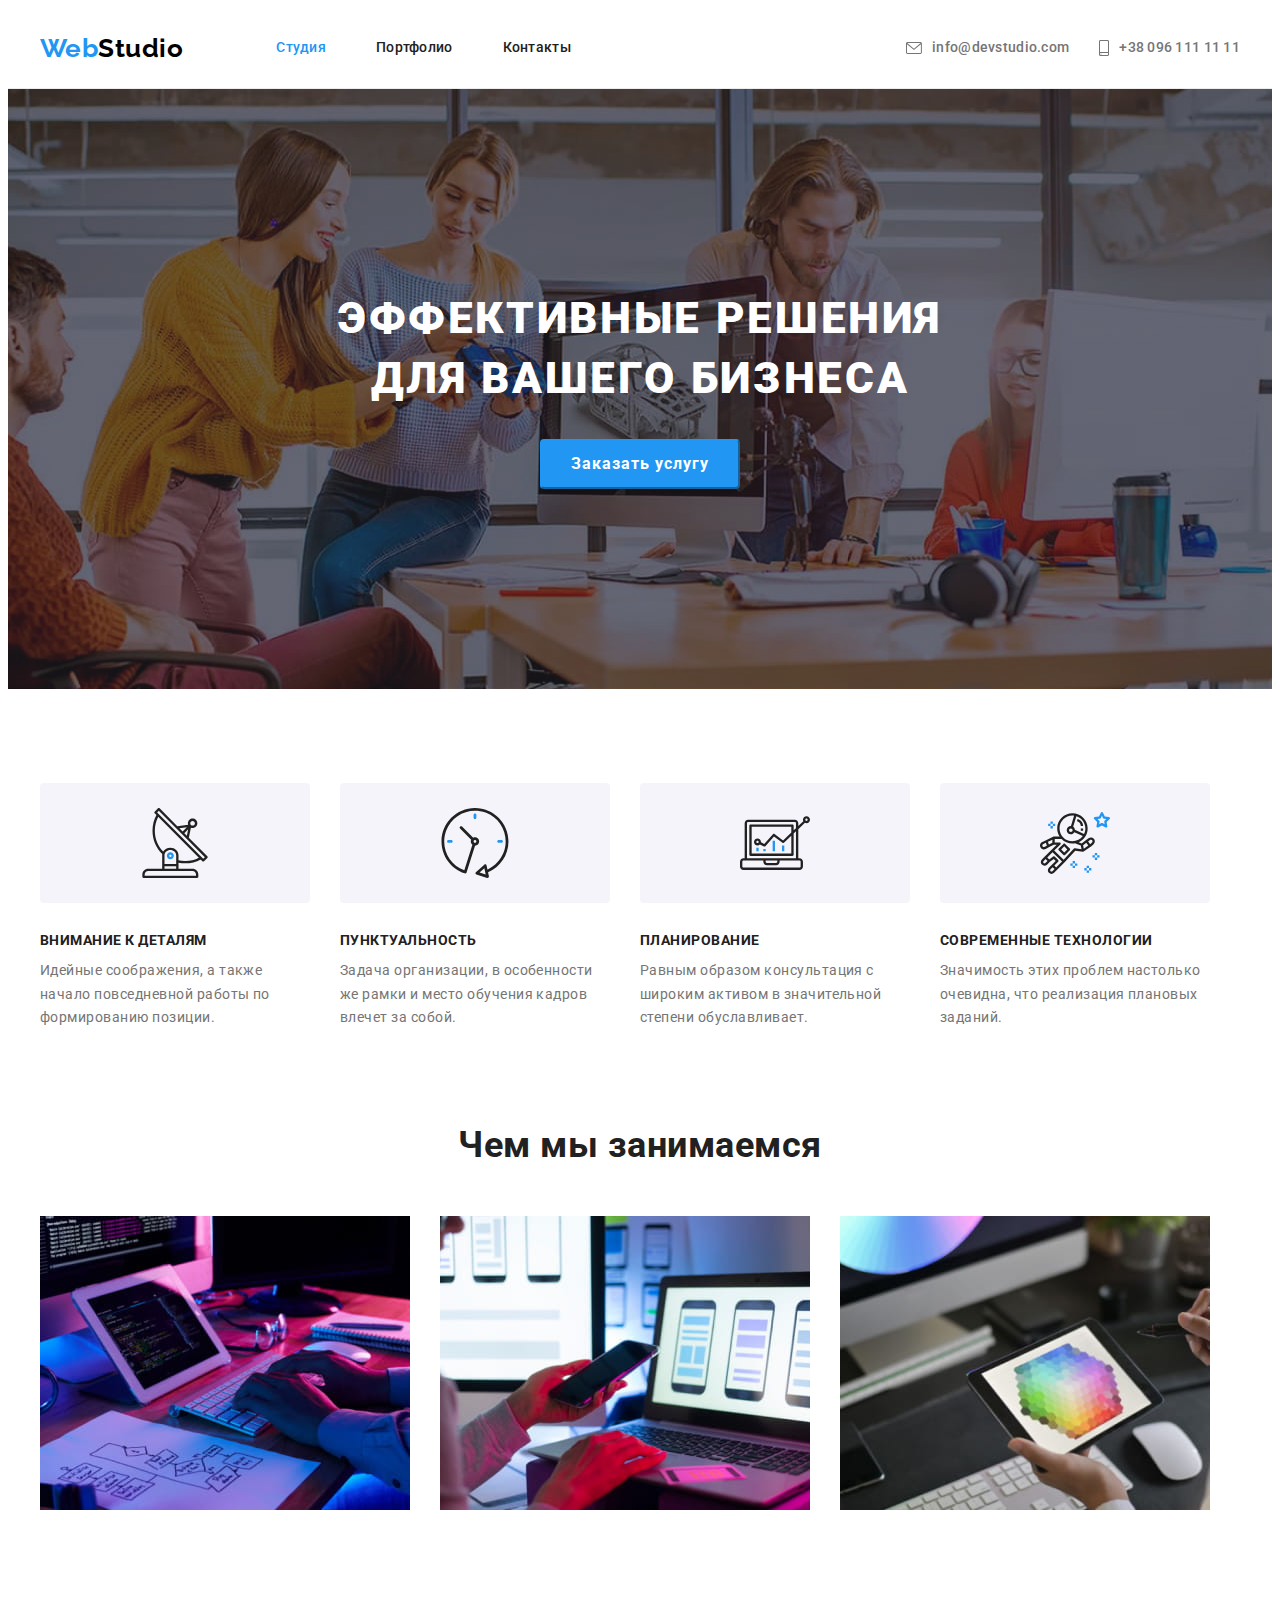
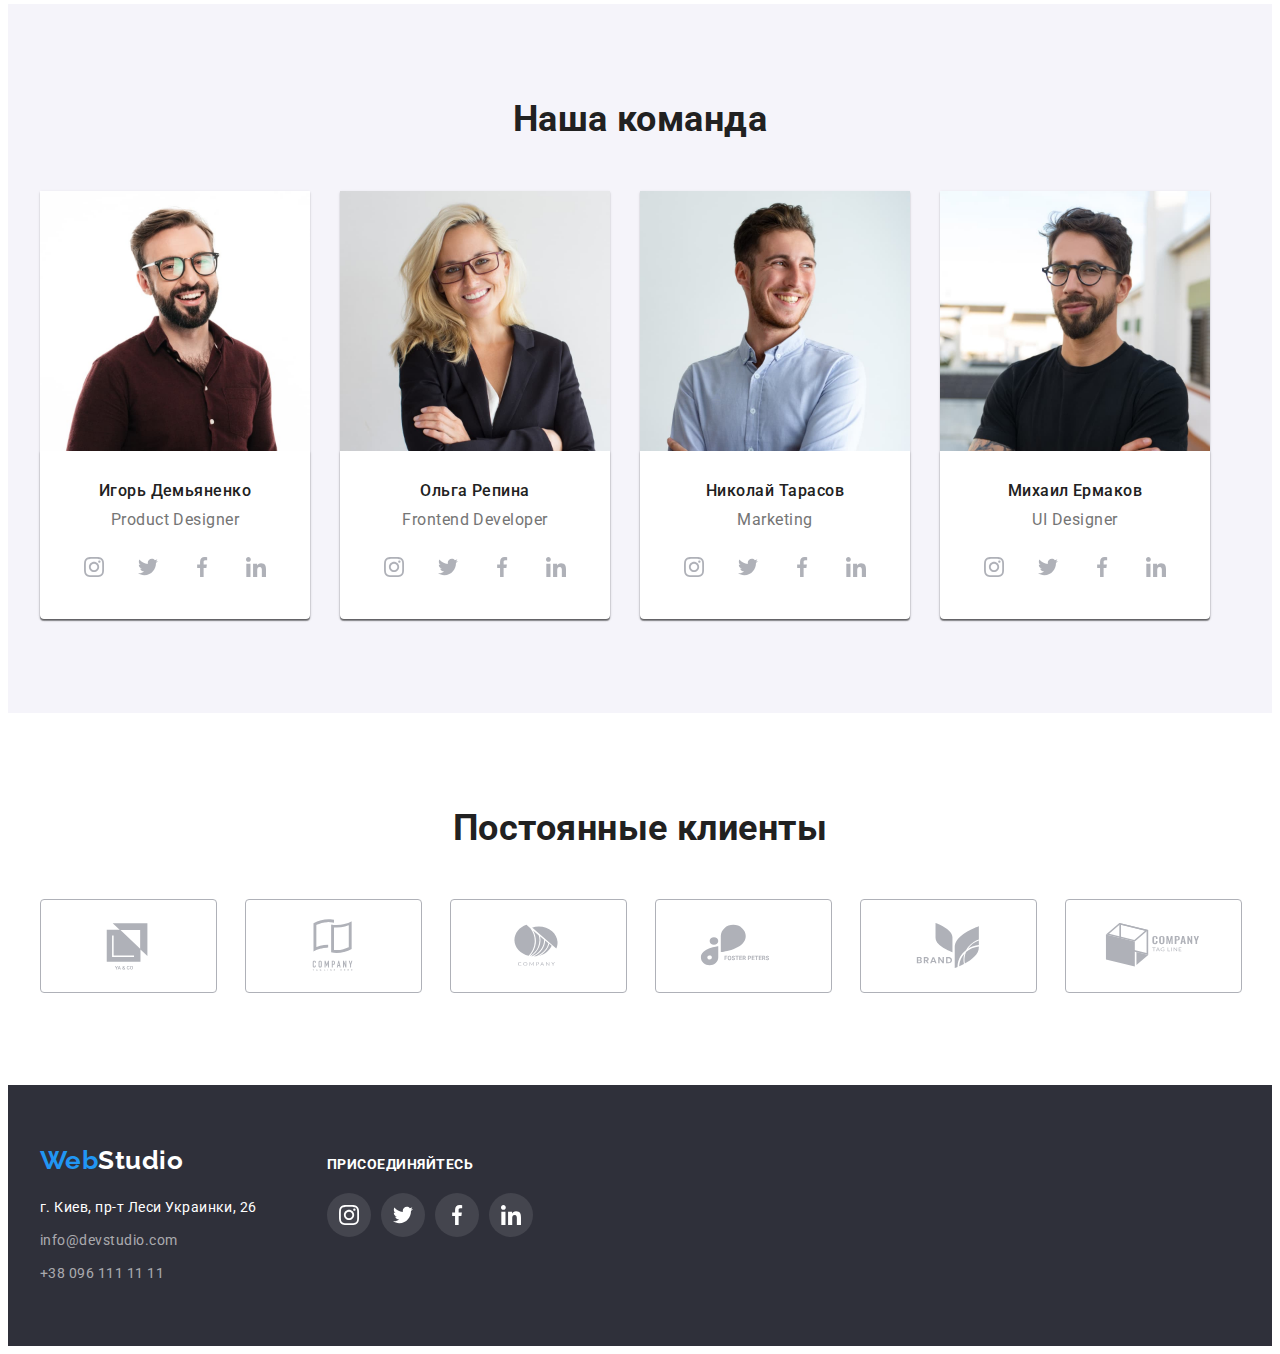
==== commit fe934a34: "исправляет ошибку в номере телефона" ====
--- a/index.html
+++ b/index.html
@@ -53,7 +53,7 @@
               <svg class="header-icon-link" width="10" height="16">
                 <use href="./images/icons.svg#icon-number"></use>
               </svg>
-              38 096 111 11 11
+              +38 096 111 11 11
             </a>
           </li>
         </ul>
